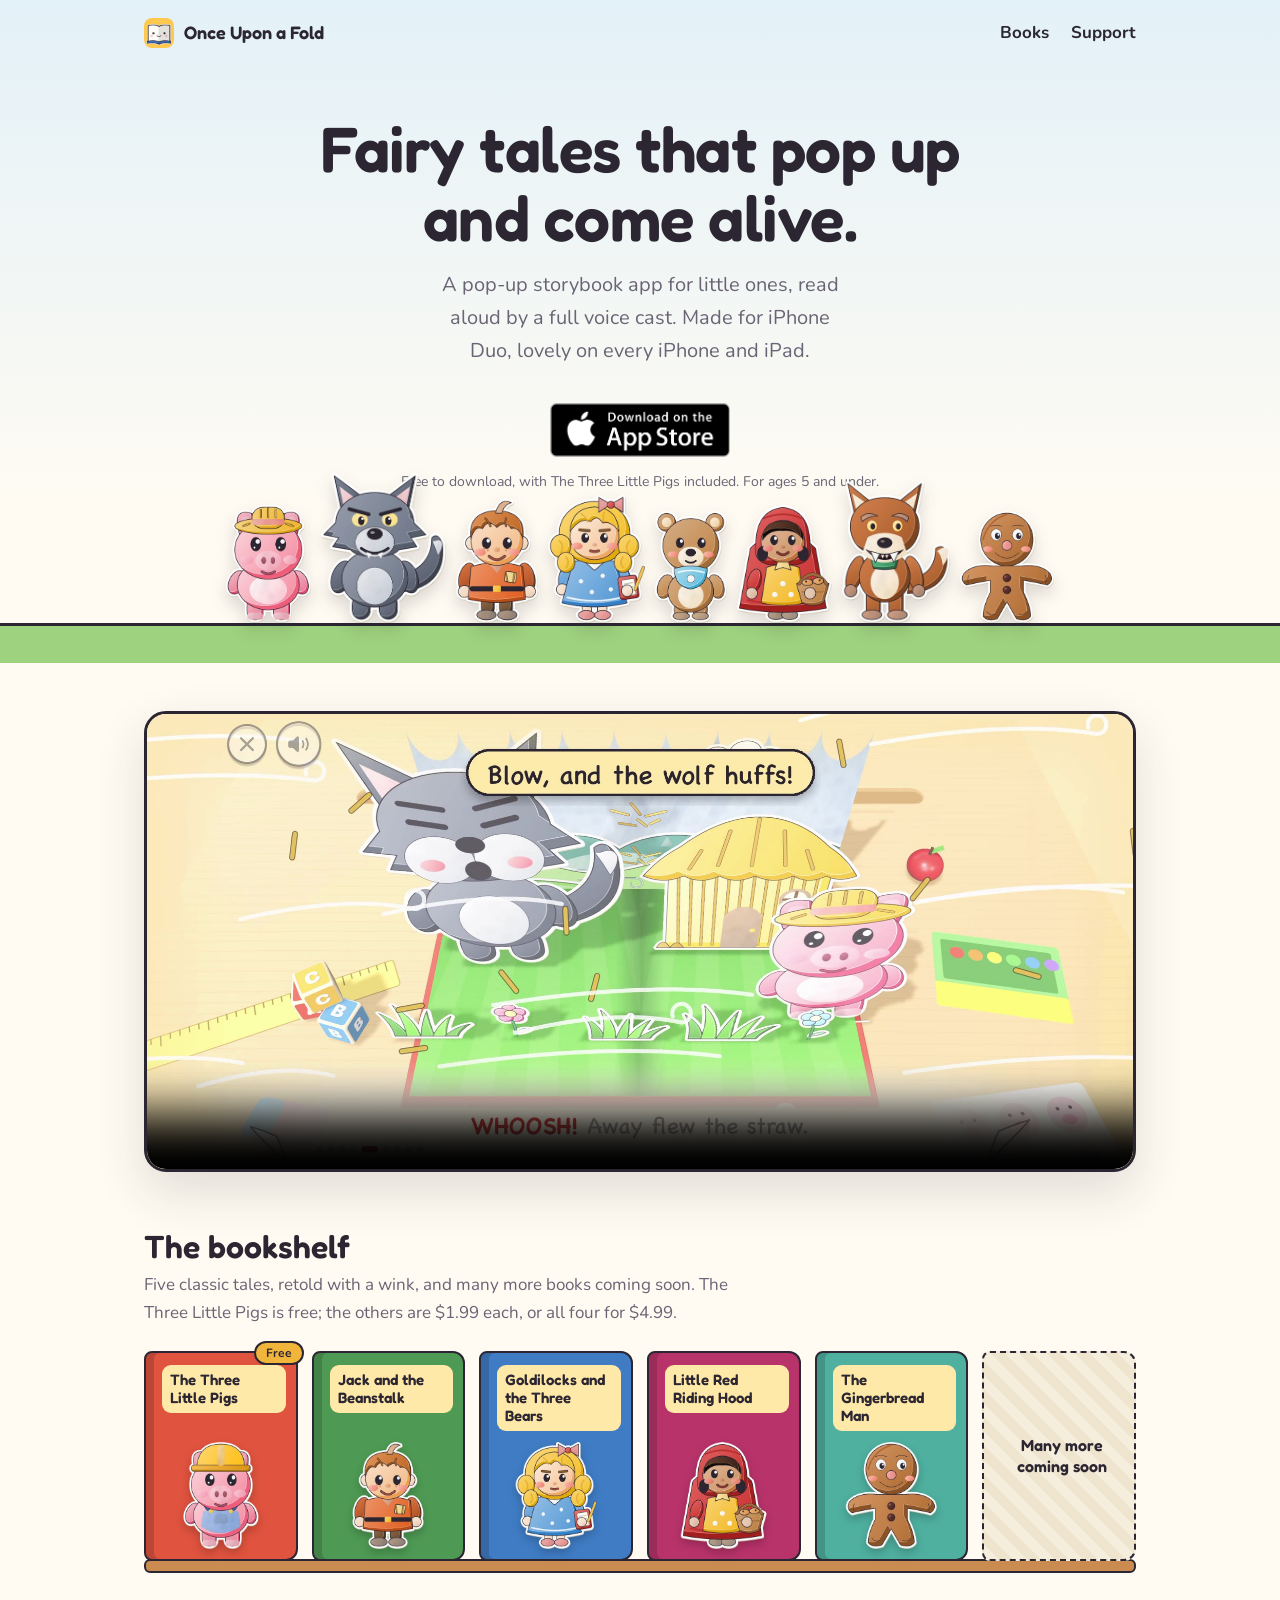
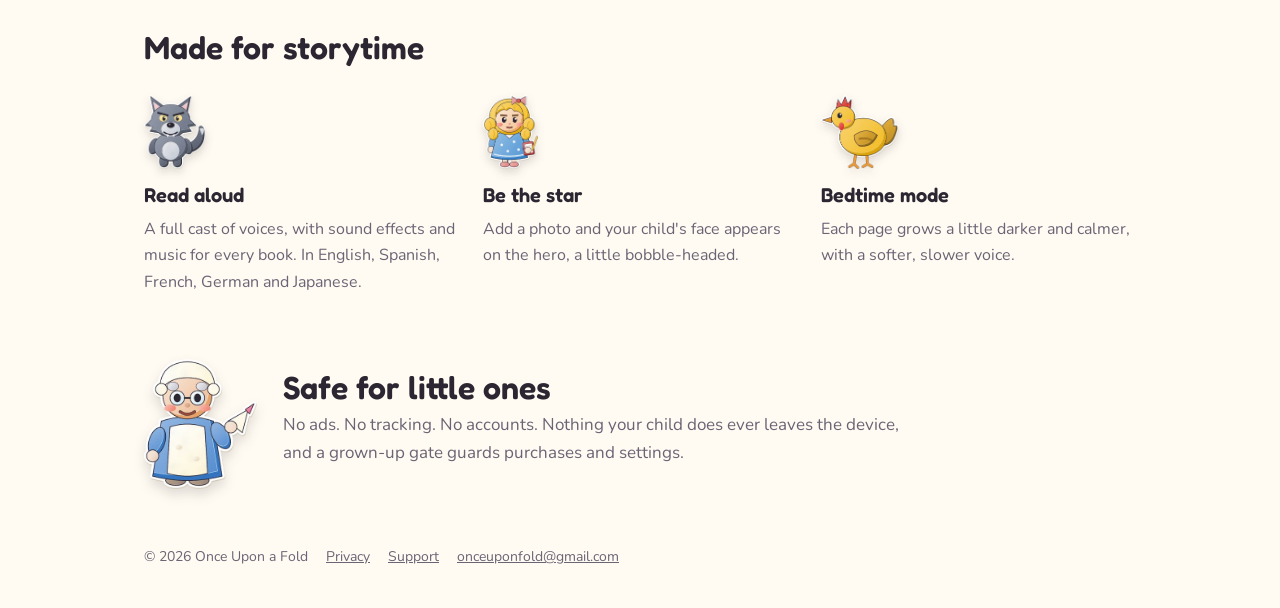
==== index.html @ aa735726 "Privacy and support pages in the new homepage style; email address assembled in the browser to keep " ====
<!doctype html>
<html lang="en">
<head>
<meta charset="utf-8">
<meta name="viewport" content="width=device-width, initial-scale=1, viewport-fit=cover">
<title>Once Upon a Fold</title>
<meta name="description" content="Pop-up fairy tales that come alive, read aloud by a full voice cast. Made for iPhone Duo, lovely on every iPhone and iPad.">
<meta property="og:title" content="Once Upon a Fold">
<meta property="og:description" content="Pop-up fairy tales that come alive, read aloud by a full voice cast.">
<meta property="og:image" content="https://onceuponafold.com/assets/preview-poster.jpg">
<link rel="icon" href="assets/favicon.png">
<link rel="apple-touch-icon" href="assets/icon.png">
<link rel="stylesheet" href="https://fonts.googleapis.com/css2?family=Fredoka:wght@500;600&family=Nunito:wght@400;700&display=swap">
<link rel="stylesheet" href="assets/site.css">
</head>
<body class="home">
<header>
  <nav aria-label="Site" class="wide">
    <a class="home-link" href="./"><img src="assets/icon.png" alt="Once Upon a Fold home"><span>Once Upon a Fold</span></a>
    <a href="#books">Books</a><a href="support.html">Support</a>
  </nav>
  <div class="hero">
    <h1>Fairy tales that pop up<br>and come alive.</h1>
    <p class="lead">A pop-up storybook app for little ones, read aloud by a full voice cast. Made for iPhone Duo, lovely on every iPhone and iPad.</p>
    <a class="badge" href="https://apps.apple.com/app/id6826041039" aria-label="Download on the App Store"><img src="assets/app-store-badge.png" alt="Download on the App Store" width="185" height="55"></a>
    <p class="small">Free to download, with The Three Little Pigs included. For ages 5 and under.</p>
  </div>
  <!-- The whole cast, standing along one ground line. -->
  <div class="cast" aria-hidden="true">
    <img src="assets/chars/pigStraw.webp" alt="" style="--h:118px">
    <img src="assets/chars/wolf.webp" alt="" style="--h:150px">
    <img src="assets/chars/jack.webp" alt="" style="--h:124px">
    <img src="assets/chars/goldilocks.webp" alt="" style="--h:128px">
    <img src="assets/chars/babyBear.webp" alt="" style="--h:112px">
    <img src="assets/chars/redHood.webp" alt="" style="--h:118px">
    <img src="assets/chars/wolfRed.webp" alt="" style="--h:142px">
    <img src="assets/chars/gingerSmile.webp" alt="" style="--h:112px">
  </div>
  <div class="ground" aria-hidden="true"></div>
</header>

<main class="wide">
  <section class="watch" aria-label="Watch Once Upon a Fold">
    <video controls playsinline preload="metadata" poster="assets/preview-poster.jpg">
      <source src="assets/preview-web.mp4" type="video/mp4">
    </video>
  </section>

  <section id="books" aria-labelledby="shelf">
    <h2 id="shelf">The bookshelf</h2>
    <p class="muted">Five classic tales, retold with a wink, and many more books coming soon. The Three Little Pigs is free; the others are $1.99 each, or all four for $4.99.</p>
    <div class="books">
      <article class="book" style="--cloth:#E0533F"><span class="tag">Free</span><h3>The Three Little Pigs</h3><img src="assets/chars/pigBricks.webp" alt="The third little pig in her hard hat"></article>
      <article class="book" style="--cloth:#4E9A54"><h3>Jack and the Beanstalk</h3><img src="assets/chars/jack.webp" alt="Jack"></article>
      <article class="book" style="--cloth:#3F7CC4"><h3>Goldilocks and the Three Bears</h3><img src="assets/chars/goldilocks.webp" alt="Goldilocks with her notebook"></article>
      <article class="book" style="--cloth:#B8336A"><h3>Little Red Riding Hood</h3><img src="assets/chars/redHood.webp" alt="Little Red Riding Hood with her basket"></article>
      <article class="book" style="--cloth:#4FB0A0"><h3>The Gingerbread Man</h3><img src="assets/chars/gingerSmile.webp" alt="The Gingerbread Man, smiling"></article>
      <article class="book soon"><p>Many more<br>coming soon</p></article>
    </div>
    <div class="plank" aria-hidden="true"></div>
  </section>

  <section aria-labelledby="more" class="features">
    <h2 id="more">Made for storytime</h2>
    <div class="trio">
      <div><img src="assets/chars/wolf.webp" alt="" class="mini"><h3>Read aloud</h3><p>A full cast of voices, with sound effects and music for every book. In English, Spanish, French, German and Japanese.</p></div>
      <div><img src="assets/chars/goldilocks.webp" alt="" class="mini"><h3>Be the star</h3><p>Add a photo and your child's face appears on the hero, a little bobble-headed.</p></div>
      <div><img src="assets/chars/hen.webp" alt="" class="mini"><h3>Bedtime mode</h3><p>Each page grows a little darker and calmer, with a softer, slower voice.</p></div>
    </div>
  </section>

  <section aria-labelledby="safe" class="safe">
    <img src="assets/chars/bakerGran.webp" alt="" class="gran">
    <div>
      <h2 id="safe">Safe for little ones</h2>
      <p class="muted">No ads. No tracking. No accounts. Nothing your child does ever leaves the device, and a grown-up gate guards purchases and settings.</p>
    </div>
  </section>
</main>

<footer class="wide">
  <span>© 2026 Once Upon a Fold</span>
  <a href="privacy.html">Privacy</a>
  <a href="support.html">Support</a>
  <a data-mail href="support.html">email us</a>
</footer>
<script>
var h = location.hash.slice(1);
if (h === 'privacy' || h === 'support') location.replace(h + '.html');
</script>
<script>
document.querySelectorAll('[data-mail]').forEach(function (el) {
  var a = ['onceuponfold', 'gmail.com'].join('@');
  el.textContent = a;
  if (el.tagName === 'A') el.href = 'mailto:' + a;
});
</script>
</body>
</html>
---- assets/site.css ----
/* Layout: the app's meadow title art as a full-width header, then one quiet text column. */
:root {
  --bg: #FFFDF7; --ink: #2B2631; --muted: #6A6475; --red: #C8432F; --line: #ECE5D6; --leaf: #4E9F3D;
  --display: "Fredoka", "Avenir Next Rounded", system-ui, sans-serif;
  --body: "Nunito", "Avenir Next", system-ui, -apple-system, sans-serif;
}
@media (prefers-color-scheme: dark) {
  :root:not([data-theme="light"]) { --bg: #16192A; --ink: #F3EEDF; --muted: #A9A4B8; --red: #FF8A78; --line: #2A2F47; --leaf: #7FCB6B; color-scheme: dark; }
}
:root[data-theme="dark"] { --bg: #16192A; --ink: #F3EEDF; --muted: #A9A4B8; --red: #FF8A78; --line: #2A2F47; --leaf: #7FCB6B; color-scheme: dark; }
* { box-sizing: border-box; }
html, body { margin: 0; }
body { background: var(--bg); color: var(--ink); font-family: var(--body); font-size: 17px; line-height: 1.65; }
img { max-width: 100%; }
.hero { display: block; width: 100%; height: max(240px, calc(100vw * 700 / 2440)); object-fit: cover; object-position: 50% 0; }
.hero.short { height: max(150px, calc(100vw * 380 / 2440)); object-position: 50% 30%; }
.col { max-width: 640px; margin: 0 auto; padding-left: max(20px, env(safe-area-inset-left, 0px)); padding-right: max(20px, env(safe-area-inset-right, 0px)); }
nav { display: flex; align-items: center; gap: 22px; padding-block: 18px; border-bottom: 1px solid var(--line); }
nav .home { white-space: nowrap; display: flex; align-items: center; gap: 10px; margin-right: auto; font-family: var(--display); font-weight: 600; font-size: 18px; }
nav .home img { width: 30px; height: 30px; border-radius: 8px; }
nav a { color: var(--ink); text-decoration: none; font-weight: 700; }
@media (max-width: 420px) { nav .home span { display: none; } }
nav a:hover, nav a[aria-current] { color: var(--red); }
a:focus-visible, button:focus-visible { outline: 2px solid var(--red); outline-offset: 3px; border-radius: 4px; }
a { color: var(--red); }
section { padding-block: 40px 8px; }
h1 { font-family: var(--display); font-weight: 600; font-size: clamp(36px, 7vw, 52px); line-height: 1.08; margin: 0 0 14px; text-wrap: balance; }
h2 { font-family: var(--display); font-weight: 600; font-size: 30px; line-height: 1.2; margin: 0 0 4px; }
.date { color: var(--muted); font-size: 14px; margin: 0 0 24px; }
h3 { font-size: 17px; font-weight: 700; margin: 28px 0 4px; }
p { margin: 0 0 12px; }
ul { margin: 0 0 12px; padding-left: 1.1em; }
li { margin-bottom: 6px; }
.lead { font-size: 20px; color: var(--muted); max-width: 30ch; }
.badge { display: inline-block; margin: 14px 0 6px; line-height: 0; }
.badge img { height: 54px; width: auto; }
.small { font-size: 14px; color: var(--muted); }
.trio { display: grid; grid-template-columns: repeat(3, minmax(0, 1fr)); gap: 24px; padding-block: 36px 8px; border-top: 1px solid var(--line); margin-top: 32px; }
.trio h3 { margin: 0 0 4px; font-family: var(--display); font-weight: 600; font-size: 20px; }
.trio p { color: var(--muted); font-size: 16px; margin: 0; }
@media (max-width: 600px) { .trio { grid-template-columns: 1fr; gap: 18px; } }
.mail { display: flex; flex-wrap: wrap; align-items: baseline; gap: 6px 14px; margin: 16px 0 8px; }
.mail strong { font-size: 20px; color: var(--red); user-select: all; word-break: break-all; }
.mail button { font: 700 14px var(--body); color: var(--muted); background: none; border: 0; padding: 0; cursor: pointer; text-decoration: underline; }
dl { margin: 0; }
dt { font-weight: 700; margin-top: 22px; }
dd { margin: 4px 0 0; color: var(--muted); }
footer { padding-block: 48px 40px; color: var(--muted); font-size: 14px; display: flex; flex-wrap: wrap; gap: 6px 18px; }
footer a { color: var(--muted); }

/* ---- Home page (Nov 2026): calm and centred, the whole cast on one ground line ---- */
.home { background: #FFFBF2; }
.wide { max-width: 1040px; margin: 0 auto; padding-left: max(24px, env(safe-area-inset-left, 0px)); padding-right: max(24px, env(safe-area-inset-right, 0px)); }
.home nav { border-bottom: 0; }
.home-link { white-space: nowrap; display: flex; align-items: center; gap: 10px; margin-right: auto; font-family: var(--display); font-weight: 600; font-size: 18px; color: var(--ink) !important; }
.home-link img { width: 30px; height: 30px; border-radius: 8px; }
@media (max-width: 420px) { .home-link span { display: none; } }
.home header { background: linear-gradient(#E3F1F8, #FFFBF2 78%); overflow: hidden; }
.hero { text-align: center; padding: 48px 24px 0; }
.hero h1 { font-size: clamp(38px, 6vw, 64px); letter-spacing: -.5px; margin: 0 0 16px; }
.hero .lead { margin: 0 auto 22px; max-width: 34ch; }
.hero .small { margin-top: 4px; }
.cast { display: flex; justify-content: center; align-items: flex-end; gap: clamp(0px, 1vw, 10px); margin-top: 40px; padding: 0 12px; }
.cast img { height: var(--h); width: auto; filter: drop-shadow(0 8px 8px rgba(43, 38, 49, .16)); animation: bob 5s ease-in-out infinite; }
.cast img:nth-child(even) { animation-delay: 1.3s; }
.cast img:nth-child(3n) { animation-delay: 2.4s; }
@keyframes bob { 0%, 100% { transform: translateY(0); } 50% { transform: translateY(-6px); } }
@media (max-width: 760px) { .cast img { height: calc(var(--h) * .58); } }
.ground { height: 40px; background: #9ED27E; border-top: 3px solid var(--ink); }
@media (prefers-reduced-motion: reduce) { .cast img, .book { animation: none !important; transition: none !important; } }
@media (prefers-color-scheme: dark) { :root:not([data-theme="light"]) .home, :root:not([data-theme="light"]) .home header { background: var(--bg); } }

.home main section { padding-block: 56px 0; }
.home h2 { font-size: 32px; }
.muted { color: var(--muted); max-width: 62ch; }
.watch { padding-top: 48px !important; }
.watch video { display: block; width: 100%; height: auto; border-radius: 22px; border: 3px solid var(--ink); background: #FFF3DC; box-shadow: 0 20px 50px rgba(43, 38, 49, .14); }

.books { display: grid; grid-template-columns: repeat(6, minmax(0, 1fr)); gap: 14px; align-items: end; margin-top: 24px; }
.book { position: relative; background: var(--cloth); border: 2.5px solid #2B2631; border-radius: 8px 12px 12px 8px; min-height: 210px; padding: 12px 10px 12px 16px; box-shadow: inset 8px 0 0 rgba(0, 0, 0, .16); transition: transform .3s cubic-bezier(.3, 1.6, .5, 1); }
.book:hover { transform: translateY(-8px) rotate(-1.5deg); }
.book h3 { font-family: var(--display); font-weight: 600; font-size: 15px; line-height: 1.2; margin: 0; background: #FFE9A8; color: #2B2631; border-radius: 9px; padding: 6px 8px; }
.book img { position: absolute; bottom: 10px; left: 50%; transform: translateX(-50%); height: 52%; width: auto; filter: drop-shadow(0 4px 4px rgba(0, 0, 0, .2)); }
.book .tag { position: absolute; top: -12px; right: -8px; z-index: 1; background: #F2B53C; color: #2B2631; border: 2px solid #2B2631; border-radius: 999px; font: 700 12px var(--body); padding: 2px 10px; }
.book.soon { background: repeating-linear-gradient(45deg, #F6EEDD, #F6EEDD 10px, #EFE4CE 10px, #EFE4CE 20px); border-style: dashed; display: flex; align-items: center; justify-content: center; text-align: center; box-shadow: none; }
.book.soon p { font: 600 16px/1.3 var(--display); color: #2B2631; margin: 0; }
.plank { height: 14px; background: #C98B4F; border: 2.5px solid #2B2631; border-radius: 6px; margin-top: -2px; }
@media (max-width: 760px) { .books { grid-template-columns: repeat(3, minmax(0, 1fr)); gap: 22px 12px; } .plank { display: none; } }

.features .trio { border-top: 0; margin-top: 8px; padding-top: 20px; }
.features .mini { height: 74px; width: auto; display: block; margin-bottom: 10px; filter: drop-shadow(0 4px 4px rgba(43, 38, 49, .15)); }
.safe { display: flex; align-items: center; gap: 26px; padding-bottom: 12px; }
.safe .gran { height: 130px; width: auto; flex: none; filter: drop-shadow(0 6px 6px rgba(43, 38, 49, .15)); }
@media (max-width: 600px) { .safe { flex-direction: column; align-items: flex-start; } }
.home footer { padding-block: 56px 40px; }

/* Privacy and support pages: the homepage's look, a smaller header */
.page-head { background: linear-gradient(#E3F1F8, #FFFBF2 85%); }
.page-head nav a[aria-current] { color: var(--red); }
.mini-cast { display: flex; justify-content: center; align-items: flex-end; gap: 6px; padding-top: 10px; }
.mini-cast img { height: 92px; width: auto; filter: drop-shadow(0 6px 6px rgba(43, 38, 49, .16)); animation: bob 5s ease-in-out infinite; }
.mini-cast img:nth-child(2) { animation-delay: 1.4s; }
.ground.thin { height: 18px; }
.page { max-width: 760px; padding-top: 40px; }
.page h2 { font-size: 36px; }
.page h3 { font-family: var(--display); font-weight: 600; font-size: 20px; margin-top: 30px; }
.page p, .page li, .page dd { color: var(--muted); }
.page dt { font-family: var(--display); font-weight: 600; font-size: 18px; color: var(--ink); }
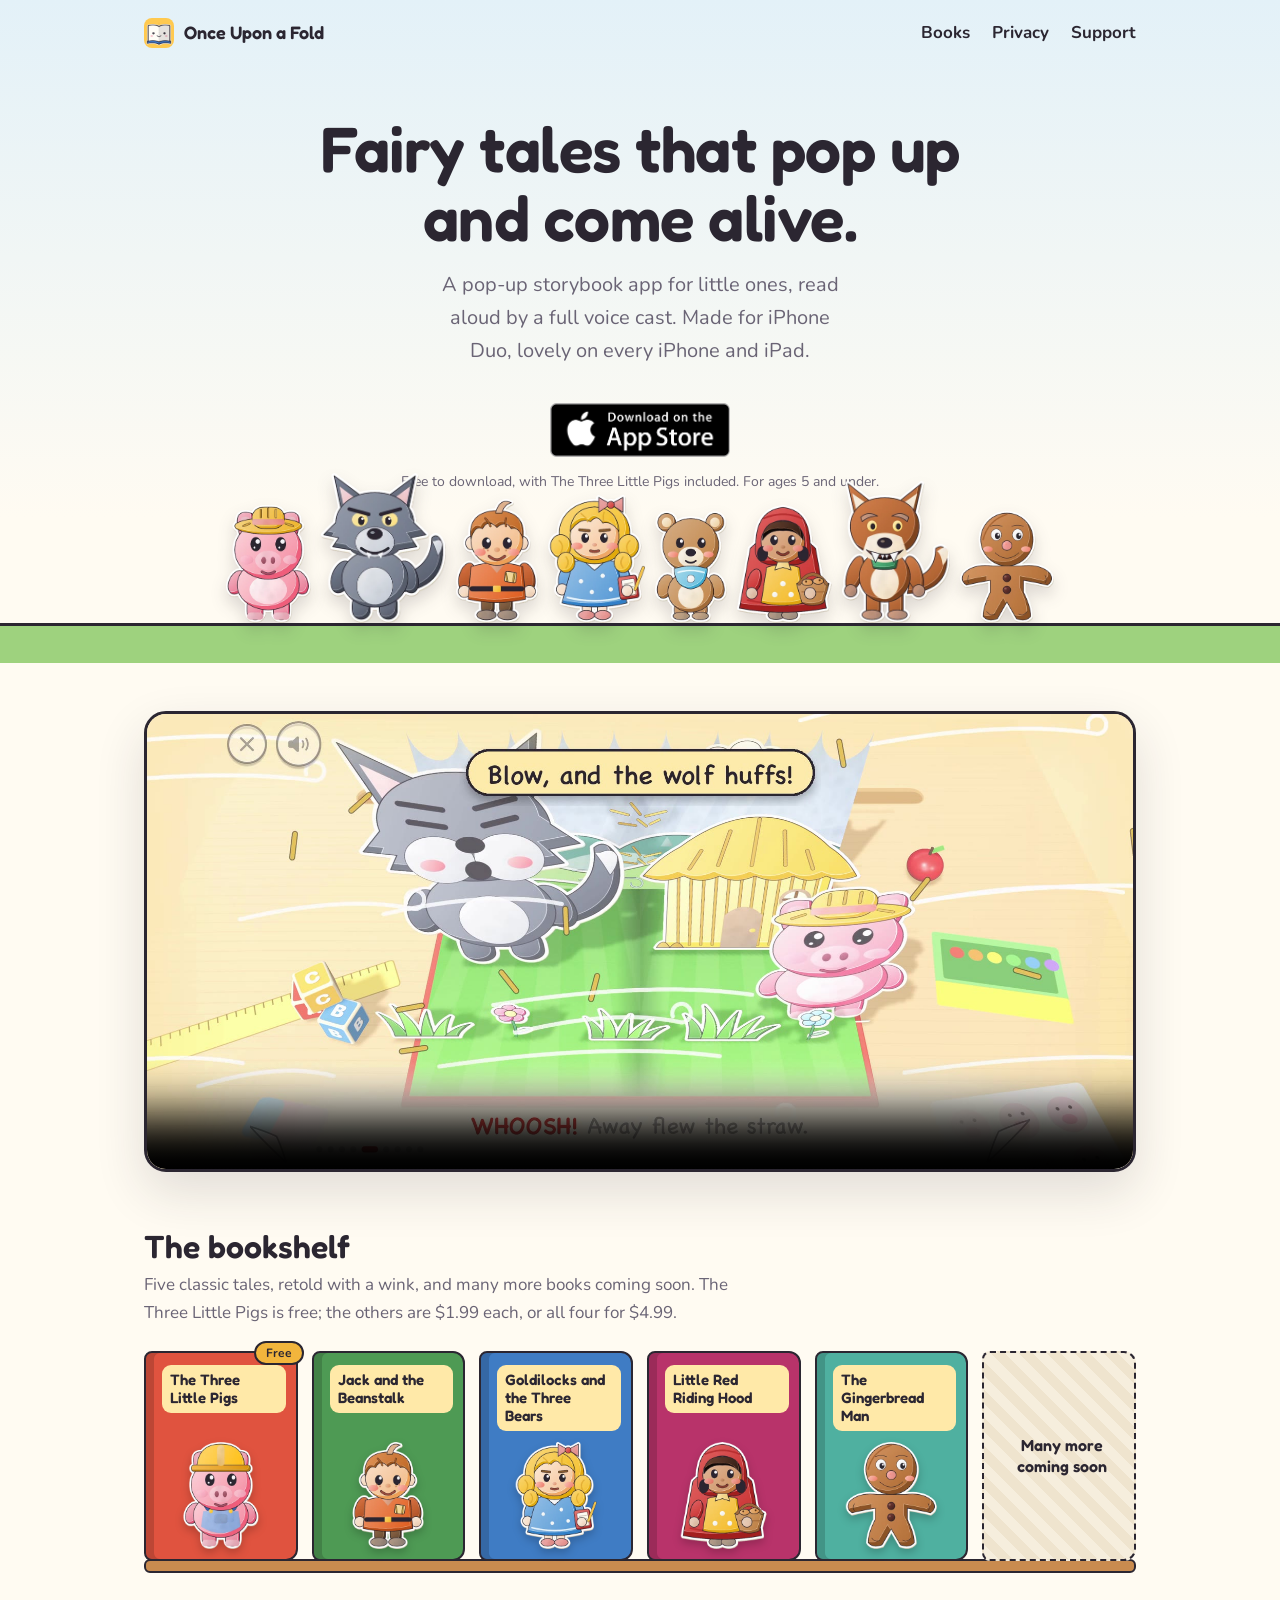
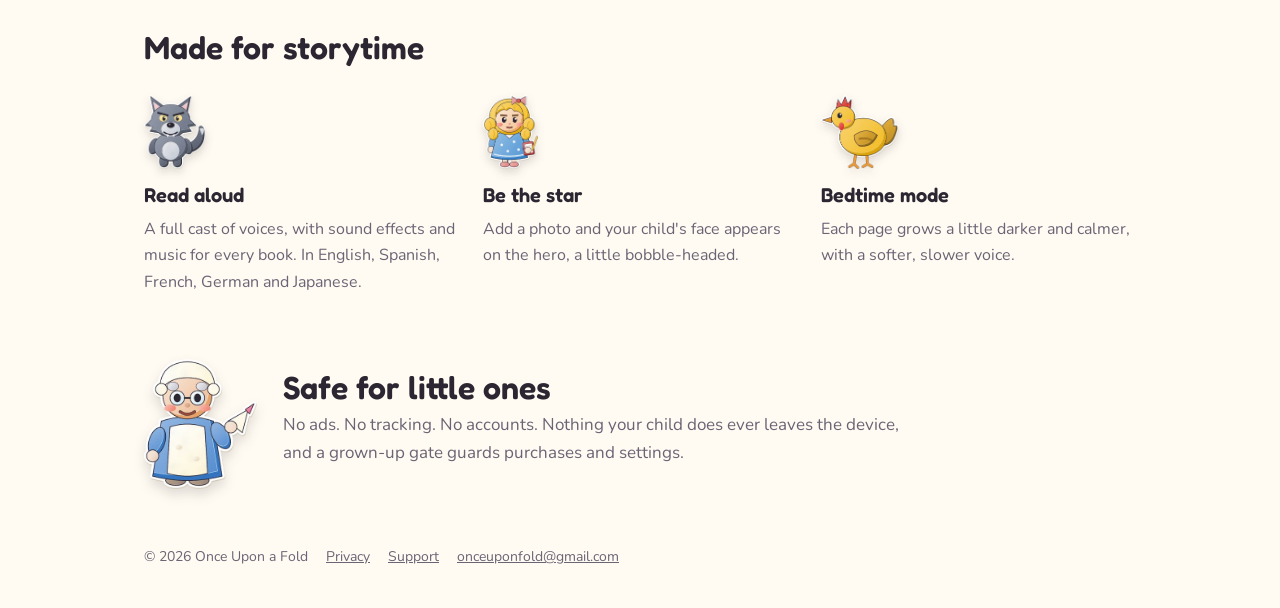
==== commit 1fd034bc: "Same menu on every page (Books, Privacy, Support) Co-Authored-By: Claude Opus 5.5 <noreply@anthropic" ====
--- a/index.html
+++ b/index.html
@@ -17,7 +17,7 @@
 <header>
   <nav aria-label="Site" class="wide">
     <a class="home-link" href="./"><img src="assets/icon.png" alt="Once Upon a Fold home"><span>Once Upon a Fold</span></a>
-    <a href="#books">Books</a><a href="support.html">Support</a>
+    <a href="#books">Books</a><a href="privacy.html">Privacy</a><a href="support.html">Support</a>
   </nav>
   <div class="hero">
     <h1>Fairy tales that pop up<br>and come alive.</h1>
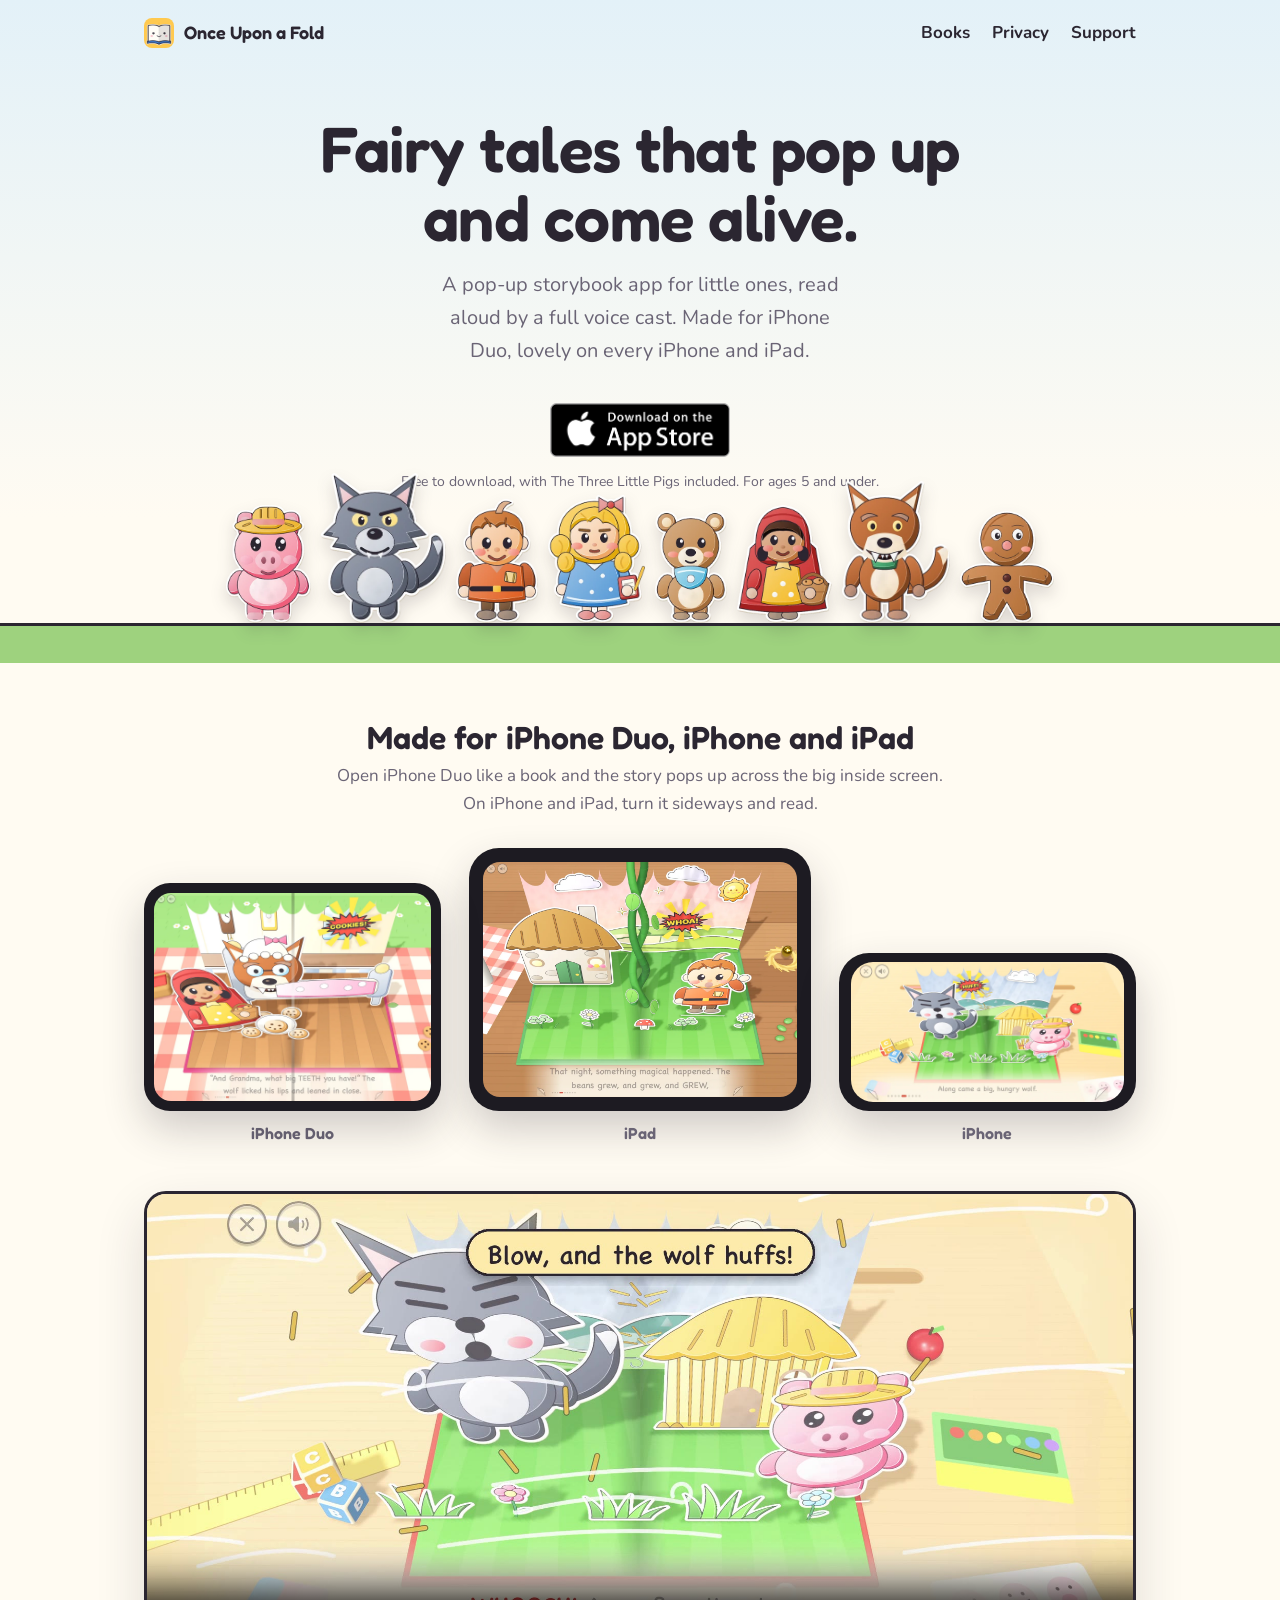
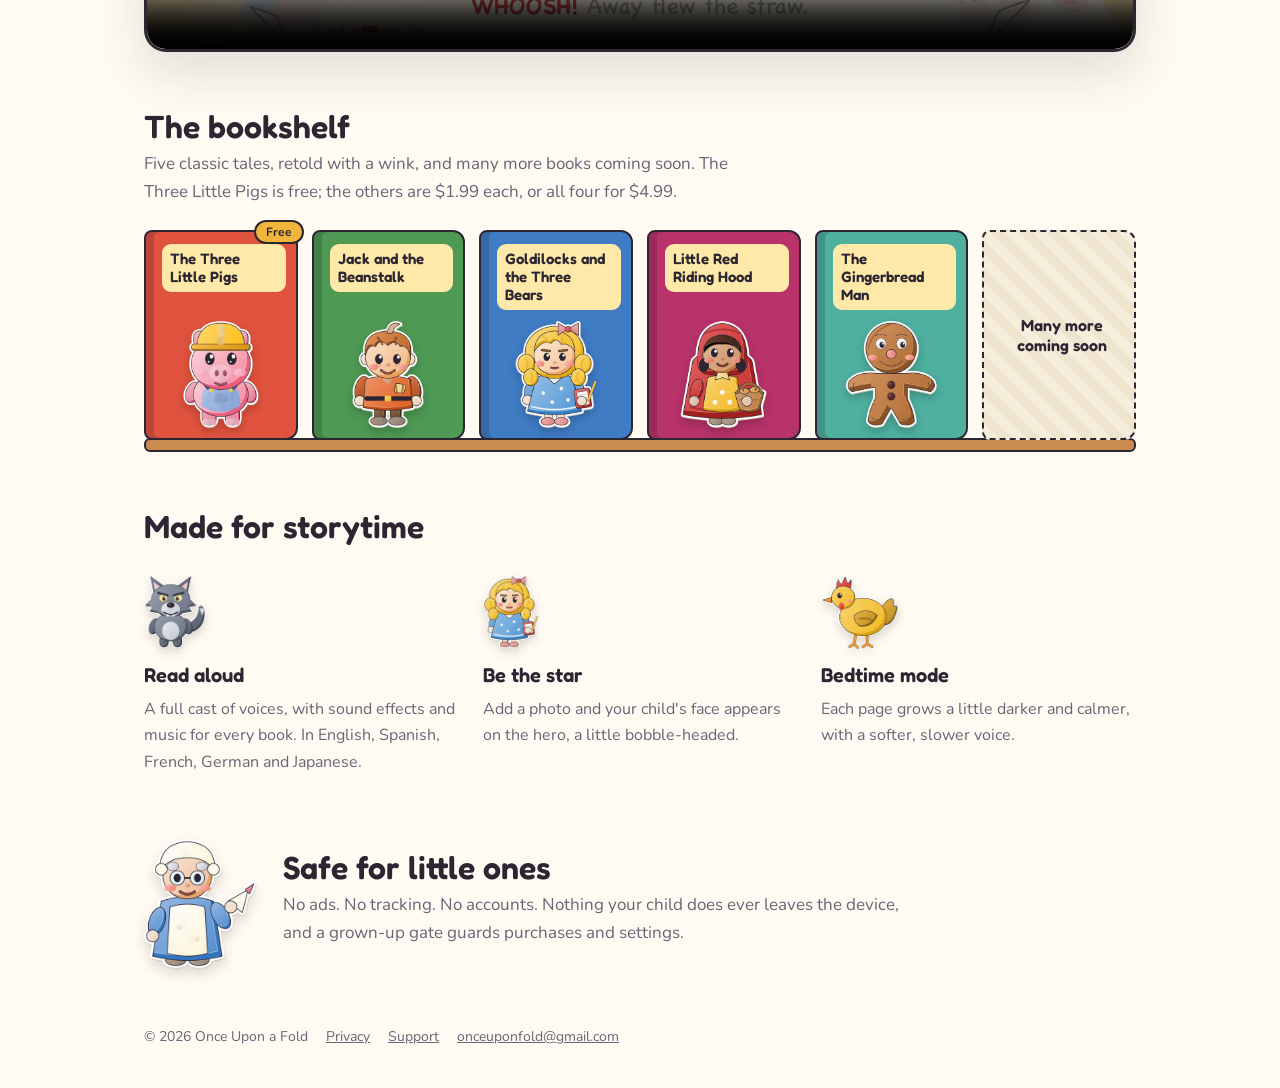
==== commit 37ec296a: "Homepage: the app shown on iPhone Duo, iPad and iPhone Co-Authored-By: Claude Opus 5.5 <noreply@anth" ====
--- a/index.html
+++ b/index.html
@@ -40,6 +40,26 @@
 </header>
 
 <main class="wide">
+  <!-- The app on every device it's made for. -->
+  <section class="devices" aria-labelledby="devices">
+    <h2 id="devices">Made for iPhone Duo, iPhone and iPad</h2>
+    <p class="muted">Open iPhone Duo like a book and the story pops up across the big inside screen. On iPhone and iPad, turn it sideways and read.</p>
+    <div class="device-row">
+      <figure class="device duo">
+        <div class="screen"><img src="assets/shot-duo.webp" alt="Little Red Riding Hood on iPhone Duo: the wolf in Grandma's bed, with a pile of cookies" loading="lazy"></div>
+        <figcaption>iPhone Duo</figcaption>
+      </figure>
+      <figure class="device ipad">
+        <div class="screen"><img src="assets/shot-ipad.webp" alt="Jack and the Beanstalk on iPad: the beanstalk shoots up into the clouds" loading="lazy"></div>
+        <figcaption>iPad</figcaption>
+      </figure>
+      <figure class="device iphone">
+        <div class="screen"><img src="assets/shot-iphone.webp" alt="The Three Little Pigs on iPhone: the wolf huffs and the straw flies" loading="lazy"></div>
+        <figcaption>iPhone</figcaption>
+      </figure>
+    </div>
+  </section>
+
   <section class="watch" aria-label="Watch Once Upon a Fold">
     <video controls playsinline preload="metadata" poster="assets/preview-poster.jpg">
       <source src="assets/preview-web.mp4" type="video/mp4">
--- a/assets/site.css
+++ b/assets/site.css
@@ -106,3 +106,18 @@
 .page h3 { font-family: var(--display); font-weight: 600; font-size: 20px; margin-top: 30px; }
 .page p, .page li, .page dd { color: var(--muted); }
 .page dt { font-family: var(--display); font-weight: 600; font-size: 18px; color: var(--ink); }
+
+/* The app inside the devices it's made for */
+.devices h2, .devices > p { text-align: center; margin-left: auto; margin-right: auto; }
+.device-row { display: grid; grid-template-columns: 1fr 1.15fr 1fr; gap: 28px; align-items: end; margin-top: 30px; }
+.device { margin: 0; text-align: center; }
+.device figcaption { font: 600 16px var(--display); color: var(--muted); margin-top: 12px; }
+.device .screen { background: #1d1b22; padding: 10px; border-radius: 26px; box-shadow: 0 18px 40px rgba(43, 38, 49, .22); }
+.device .screen img { display: block; width: 100%; height: auto; border-radius: 17px; }
+.device.ipad .screen { padding: 14px; border-radius: 30px; }
+.device.iphone .screen { border-radius: 30px; padding: 9px 12px; }
+.device.iphone .screen img { border-radius: 22px; }
+/* iPhone Duo: an open book of a phone, with its hinge down the middle */
+.device.duo .screen { position: relative; }
+.device.duo .screen::after { content: ""; position: absolute; top: 10px; bottom: 10px; left: 50%; width: 3px; transform: translateX(-50%); background: linear-gradient(rgba(0,0,0,.25), rgba(255,255,255,.35), rgba(0,0,0,.25)); }
+@media (max-width: 760px) { .device-row { grid-template-columns: 1fr; gap: 26px; } }
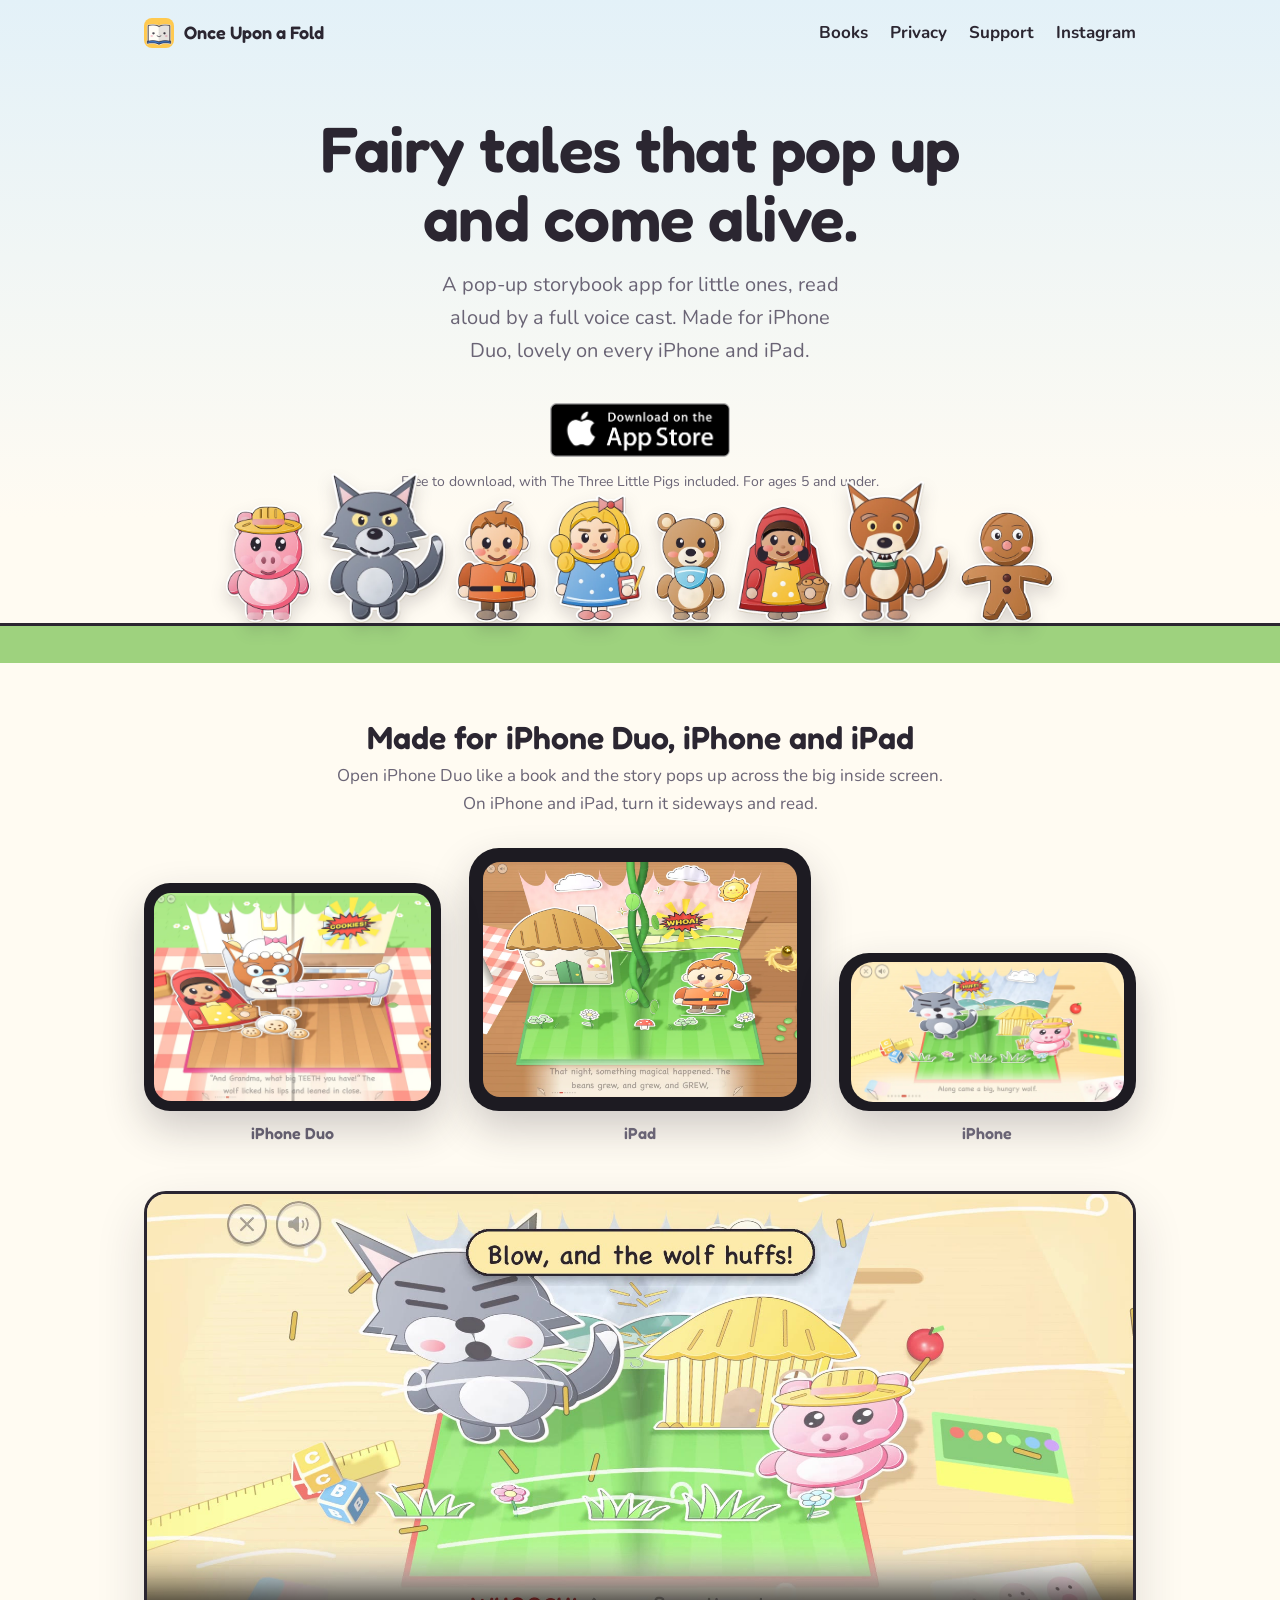
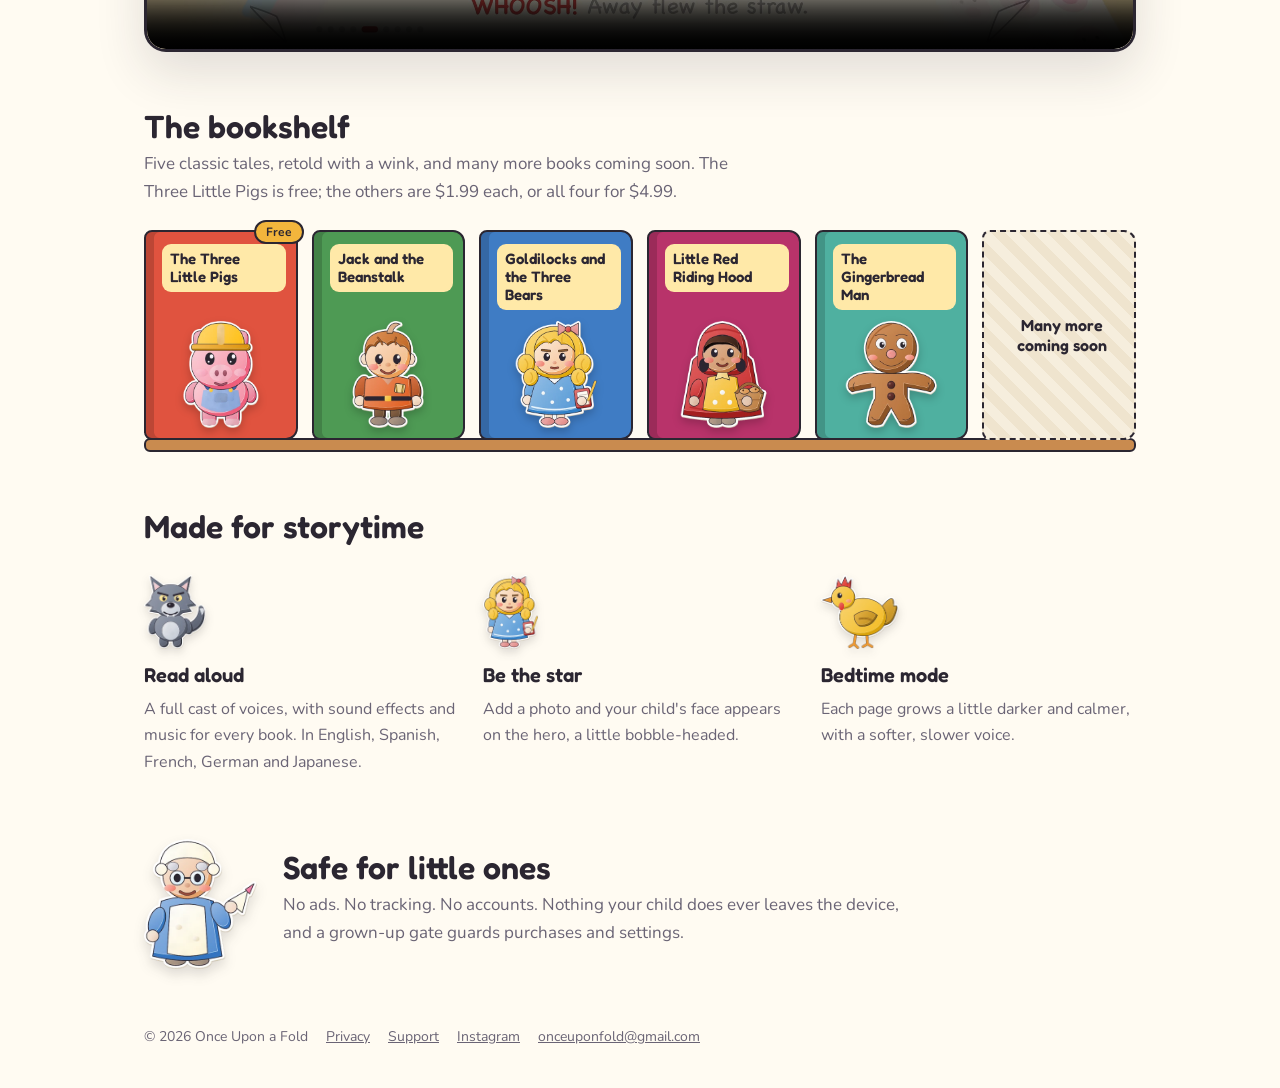
==== commit e688b132: "Instagram link in the menu and footer of every page Co-Authored-By: Claude Opus 5.5 <noreply@anthrop" ====
--- a/index.html
+++ b/index.html
@@ -17,7 +17,7 @@
 <header>
   <nav aria-label="Site" class="wide">
     <a class="home-link" href="./"><img src="assets/icon.png" alt="Once Upon a Fold home"><span>Once Upon a Fold</span></a>
-    <a href="#books">Books</a><a href="privacy.html">Privacy</a><a href="support.html">Support</a>
+    <a href="#books">Books</a><a href="privacy.html">Privacy</a><a href="support.html">Support</a><a href="https://www.instagram.com/onceuponafold" rel="noopener">Instagram</a>
   </nav>
   <div class="hero">
     <h1>Fairy tales that pop up<br>and come alive.</h1>
@@ -102,6 +102,7 @@
   <span>© 2026 Once Upon a Fold</span>
   <a href="privacy.html">Privacy</a>
   <a href="support.html">Support</a>
+  <a href="https://www.instagram.com/onceuponafold" rel="noopener">Instagram</a>
   <a data-mail href="support.html">email us</a>
 </footer>
 <script>
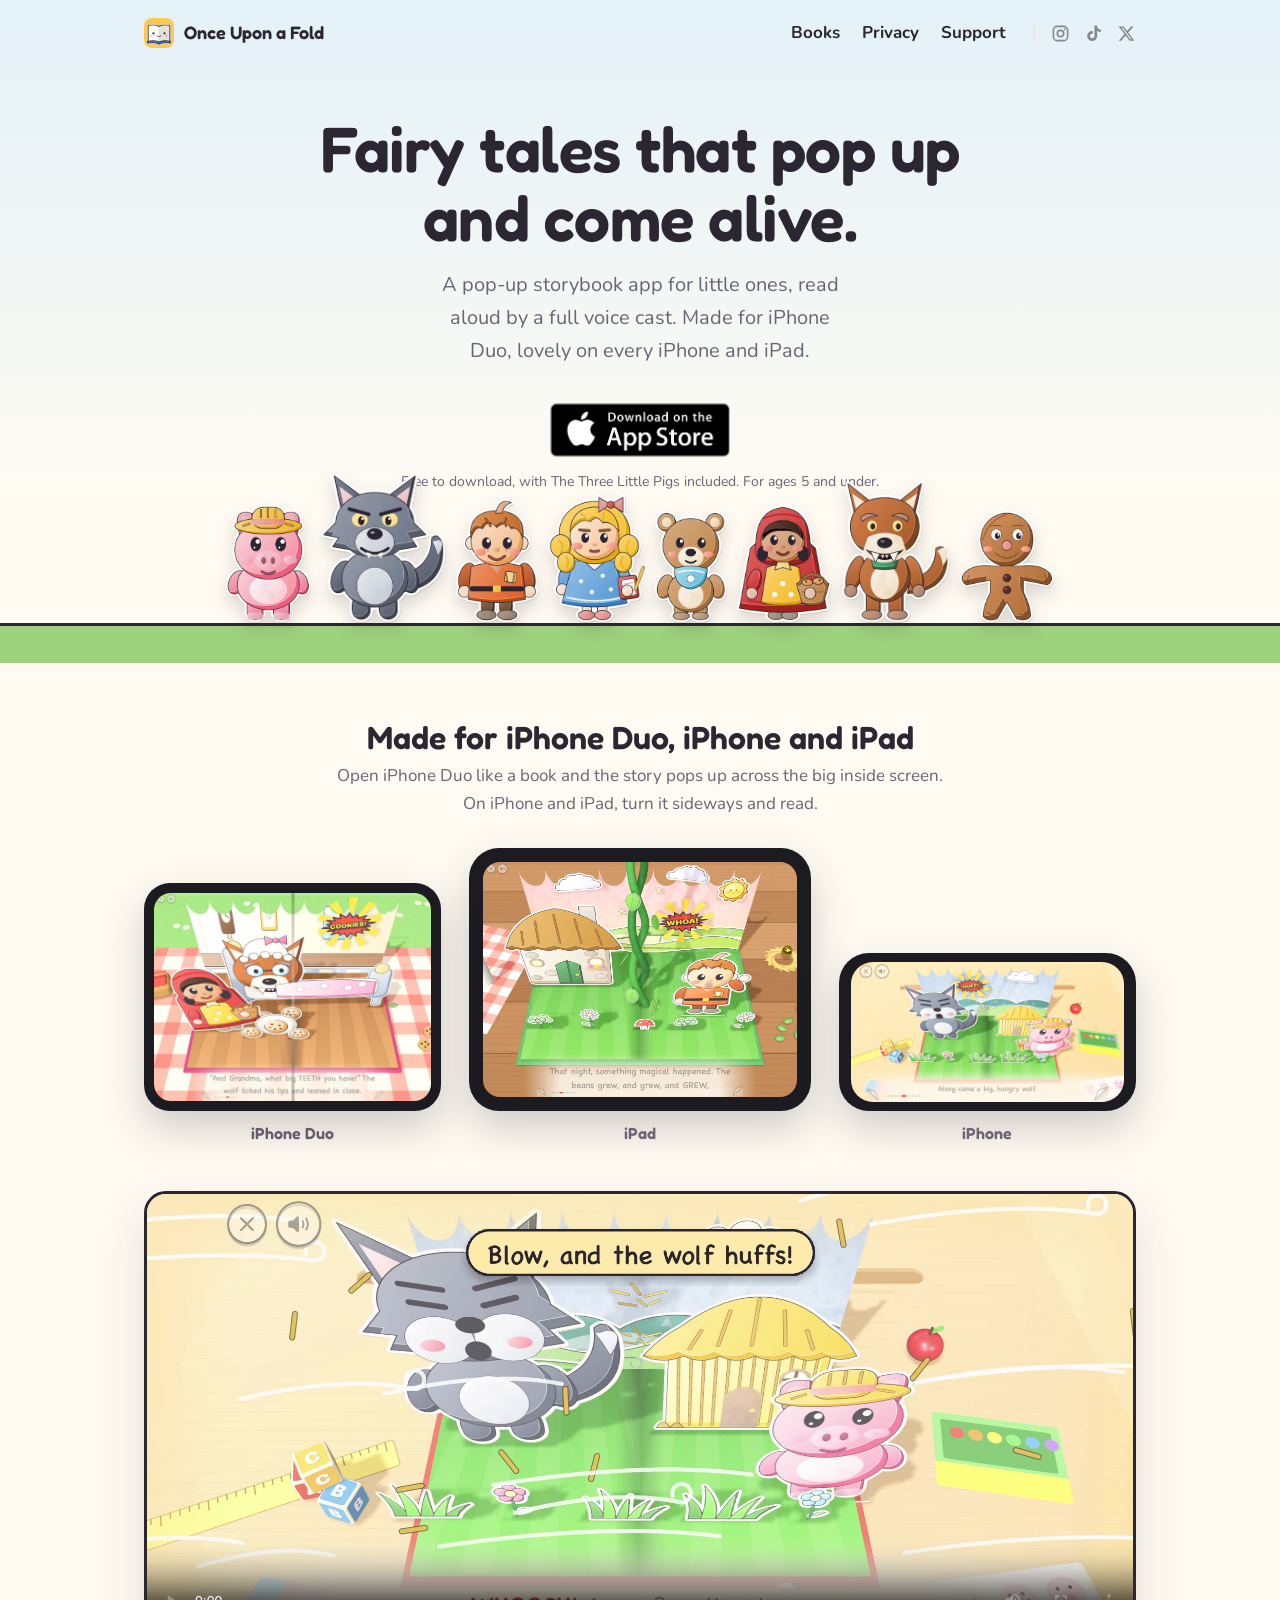
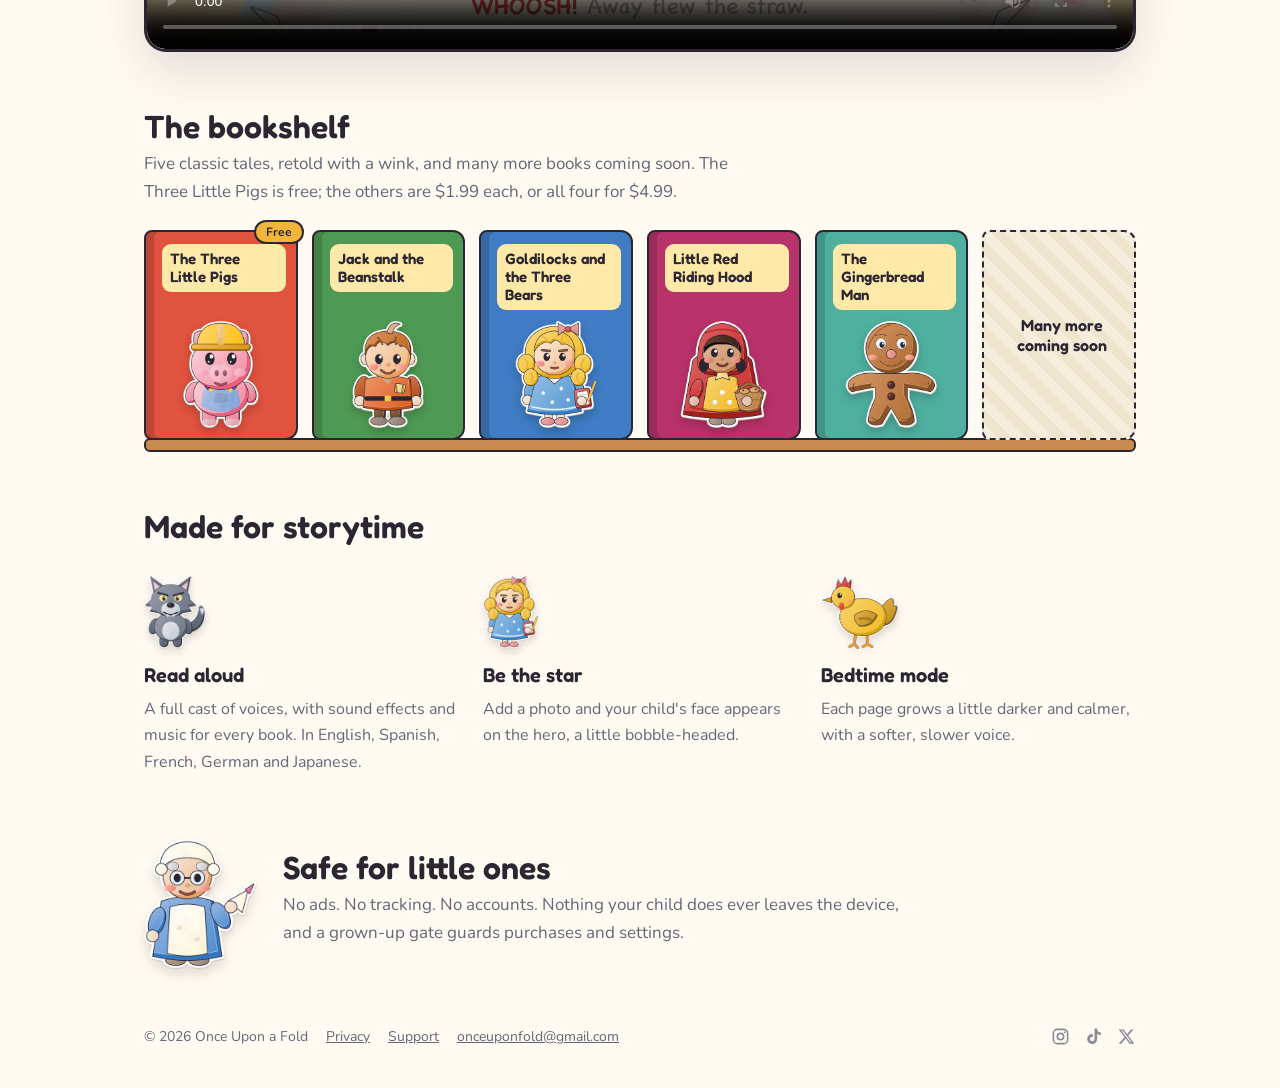
==== commit 529ea2c8: "Subtle Instagram, TikTok and X icons in the menu and footer Co-Authored-By: Claude Opus 5.5 <noreply" ====
--- a/index.html
+++ b/index.html
@@ -17,7 +17,7 @@
 <header>
   <nav aria-label="Site" class="wide">
     <a class="home-link" href="./"><img src="assets/icon.png" alt="Once Upon a Fold home"><span>Once Upon a Fold</span></a>
-    <a href="#books">Books</a><a href="privacy.html">Privacy</a><a href="support.html">Support</a><a href="https://www.instagram.com/onceuponafold" rel="noopener">Instagram</a>
+    <a href="#books">Books</a><a href="privacy.html">Privacy</a><a href="support.html">Support</a><span class="social"><a href="https://www.instagram.com/onceuponafold" rel="noopener" aria-label="Instagram"><svg viewBox="0 0 24 24" aria-hidden="true"><rect x="3" y="3" width="18" height="18" rx="5" fill="none" stroke="currentColor" stroke-width="2"/><circle cx="12" cy="12" r="4" fill="none" stroke="currentColor" stroke-width="2"/><circle cx="17.3" cy="6.7" r="1.2" fill="currentColor"/></svg></a><a href="https://www.tiktok.com/@onceuponafold.com" rel="noopener" aria-label="TikTok"><svg viewBox="0 0 24 24" aria-hidden="true"><path fill="currentColor" d="M16.6 2h-3.3v13.2a2.9 2.9 0 1 1-2.9-2.9c.3 0 .6 0 .9.1V9a6.3 6.3 0 1 0 5.3 6.2V8.6a8 8 0 0 0 4.7 1.5V6.8a4.7 4.7 0 0 1-4.7-4.8Z"/></svg></a><a href="https://x.com/OnceUponaFold" rel="noopener" aria-label="X"><svg viewBox="0 0 24 24" aria-hidden="true"><path fill="currentColor" d="M17.8 3h3.1l-6.8 7.8L22 21h-6.2l-4.9-6.4L5.3 21H2.2l7.3-8.3L2 3h6.4l4.4 5.8L17.8 3Zm-1.1 16.2h1.7L7.4 4.7H5.6l11.1 14.5Z"/></svg></a></span>
   </nav>
   <div class="hero">
     <h1>Fairy tales that pop up<br>and come alive.</h1>
@@ -102,8 +102,8 @@
   <span>© 2026 Once Upon a Fold</span>
   <a href="privacy.html">Privacy</a>
   <a href="support.html">Support</a>
-  <a href="https://www.instagram.com/onceuponafold" rel="noopener">Instagram</a>
   <a data-mail href="support.html">email us</a>
+  <span class="social"><a href="https://www.instagram.com/onceuponafold" rel="noopener" aria-label="Instagram"><svg viewBox="0 0 24 24" aria-hidden="true"><rect x="3" y="3" width="18" height="18" rx="5" fill="none" stroke="currentColor" stroke-width="2"/><circle cx="12" cy="12" r="4" fill="none" stroke="currentColor" stroke-width="2"/><circle cx="17.3" cy="6.7" r="1.2" fill="currentColor"/></svg></a><a href="https://www.tiktok.com/@onceuponafold.com" rel="noopener" aria-label="TikTok"><svg viewBox="0 0 24 24" aria-hidden="true"><path fill="currentColor" d="M16.6 2h-3.3v13.2a2.9 2.9 0 1 1-2.9-2.9c.3 0 .6 0 .9.1V9a6.3 6.3 0 1 0 5.3 6.2V8.6a8 8 0 0 0 4.7 1.5V6.8a4.7 4.7 0 0 1-4.7-4.8Z"/></svg></a><a href="https://x.com/OnceUponaFold" rel="noopener" aria-label="X"><svg viewBox="0 0 24 24" aria-hidden="true"><path fill="currentColor" d="M17.8 3h3.1l-6.8 7.8L22 21h-6.2l-4.9-6.4L5.3 21H2.2l7.3-8.3L2 3h6.4l4.4 5.8L17.8 3Zm-1.1 16.2h1.7L7.4 4.7H5.6l11.1 14.5Z"/></svg></a></span>
 </footer>
 <script>
 var h = location.hash.slice(1);
--- a/assets/site.css
+++ b/assets/site.css
@@ -121,3 +121,12 @@
 .device.duo .screen { position: relative; }
 .device.duo .screen::after { content: ""; position: absolute; top: 10px; bottom: 10px; left: 50%; width: 3px; transform: translateX(-50%); background: linear-gradient(rgba(0,0,0,.25), rgba(255,255,255,.35), rgba(0,0,0,.25)); }
 @media (max-width: 760px) { .device-row { grid-template-columns: 1fr; gap: 26px; } }
+
+/* Social links: small, quiet icons that light up on hover */
+.social { display: inline-flex; align-items: center; gap: 14px; }
+nav .social { margin-left: 6px; padding-left: 16px; border-left: 1px solid var(--line); }
+.social a { display: inline-flex; color: var(--muted) !important; opacity: .75; transition: opacity .2s, color .2s, transform .2s; }
+.social a:hover { opacity: 1; color: var(--red) !important; transform: translateY(-1px); }
+.social svg { width: 19px; height: 19px; }
+footer .social { margin-left: auto; }
+@media (max-width: 520px) { nav .social { display: none; } }
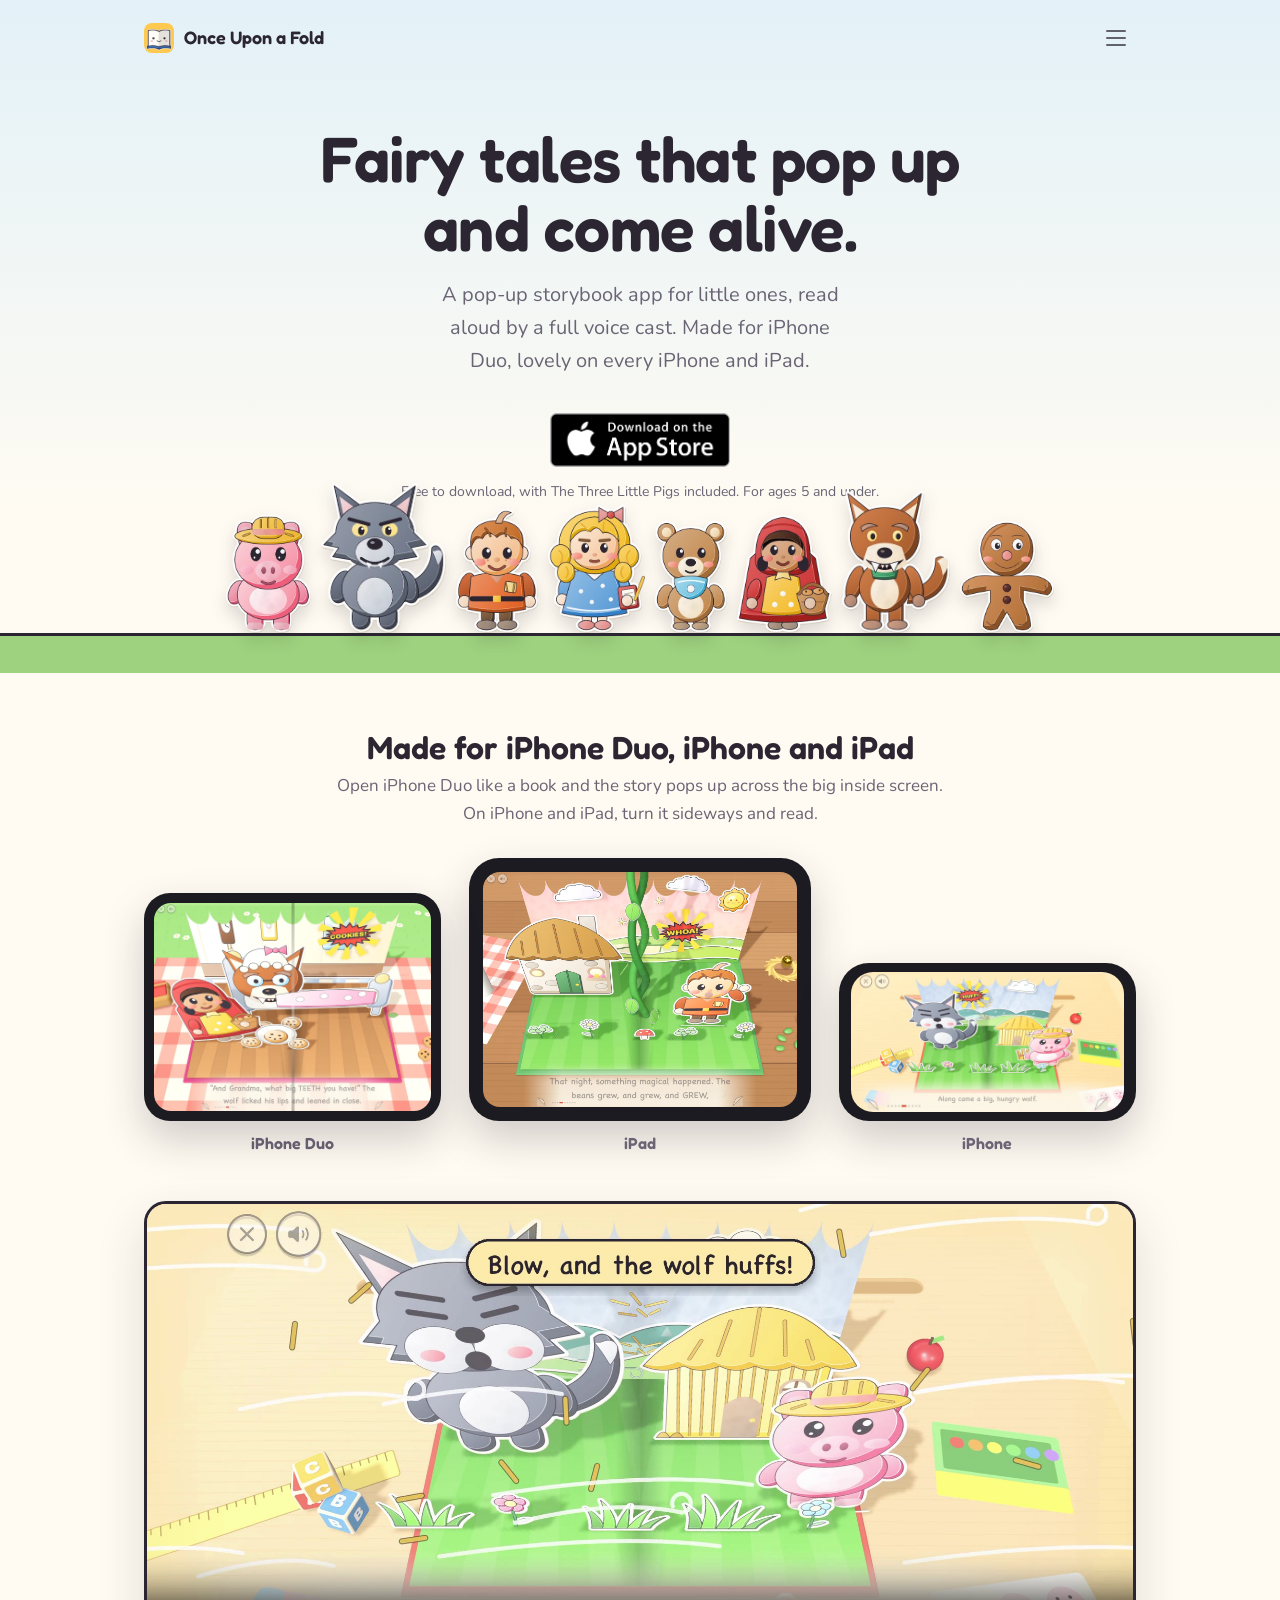
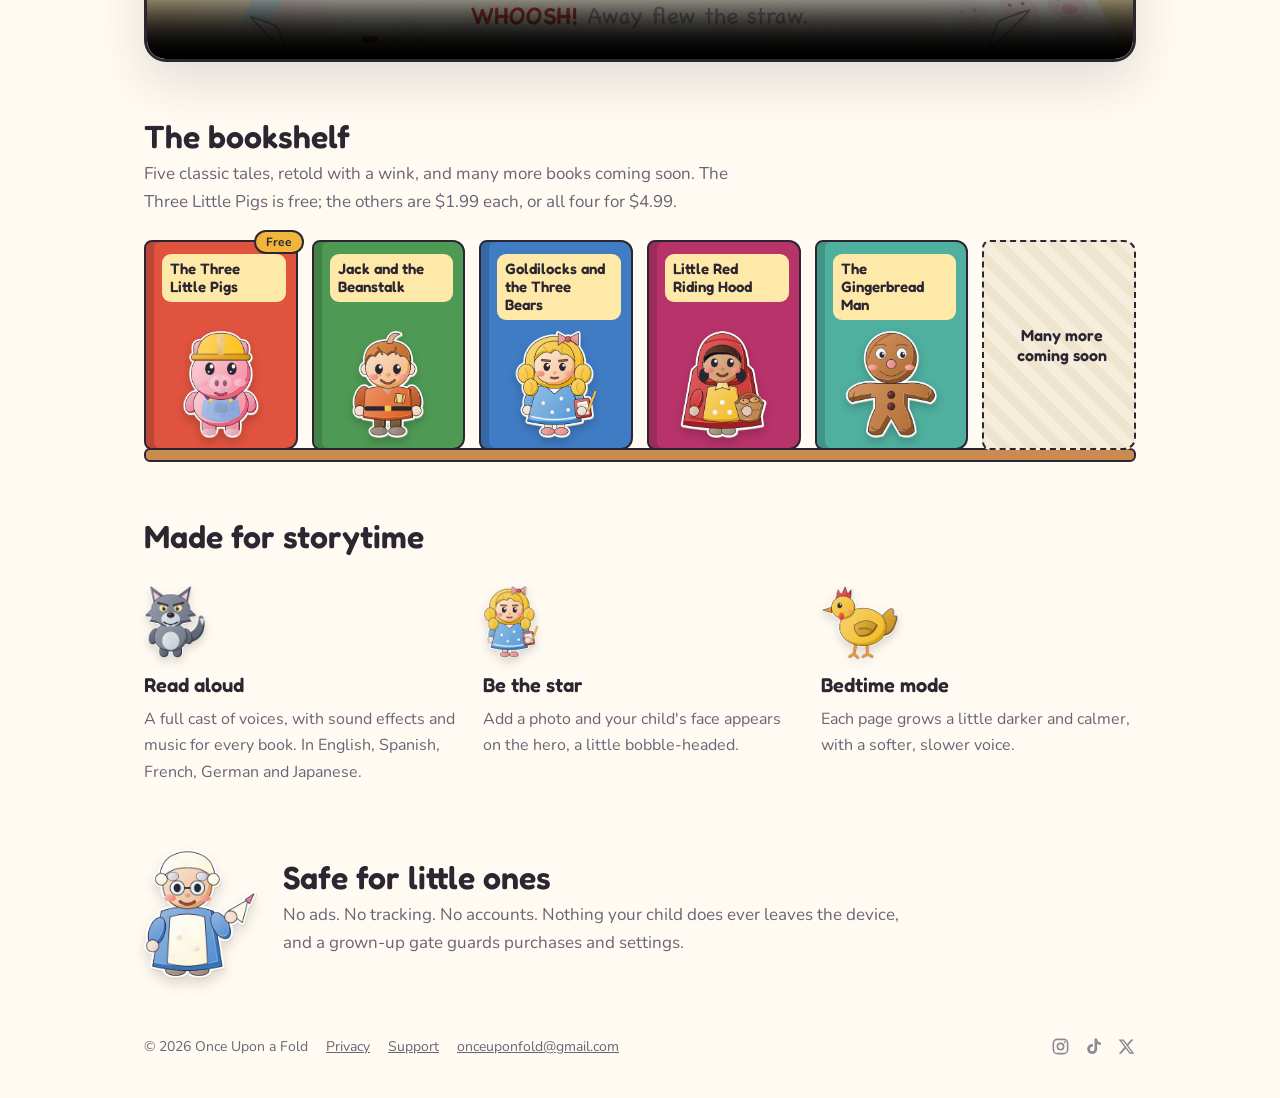
==== commit 6109f325: "Top menu becomes a subtle menu button (Privacy, Support, social icons); Books link removed Co-Author" ====
--- a/index.html
+++ b/index.html
@@ -17,7 +17,14 @@
 <header>
   <nav aria-label="Site" class="wide">
     <a class="home-link" href="./"><img src="assets/icon.png" alt="Once Upon a Fold home"><span>Once Upon a Fold</span></a>
-    <a href="#books">Books</a><a href="privacy.html">Privacy</a><a href="support.html">Support</a><span class="social"><a href="https://www.instagram.com/onceuponafold" rel="noopener" aria-label="Instagram"><svg viewBox="0 0 24 24" aria-hidden="true"><rect x="3" y="3" width="18" height="18" rx="5" fill="none" stroke="currentColor" stroke-width="2"/><circle cx="12" cy="12" r="4" fill="none" stroke="currentColor" stroke-width="2"/><circle cx="17.3" cy="6.7" r="1.2" fill="currentColor"/></svg></a><a href="https://www.tiktok.com/@onceuponafold.com" rel="noopener" aria-label="TikTok"><svg viewBox="0 0 24 24" aria-hidden="true"><path fill="currentColor" d="M16.6 2h-3.3v13.2a2.9 2.9 0 1 1-2.9-2.9c.3 0 .6 0 .9.1V9a6.3 6.3 0 1 0 5.3 6.2V8.6a8 8 0 0 0 4.7 1.5V6.8a4.7 4.7 0 0 1-4.7-4.8Z"/></svg></a><a href="https://x.com/OnceUponaFold" rel="noopener" aria-label="X"><svg viewBox="0 0 24 24" aria-hidden="true"><path fill="currentColor" d="M17.8 3h3.1l-6.8 7.8L22 21h-6.2l-4.9-6.4L5.3 21H2.2l7.3-8.3L2 3h6.4l4.4 5.8L17.8 3Zm-1.1 16.2h1.7L7.4 4.7H5.6l11.1 14.5Z"/></svg></a></span>
+    <details class="menu">
+      <summary aria-label="Menu"><span></span><span></span><span></span></summary>
+      <div class="menu-panel">
+        <a href="privacy.html">Privacy</a>
+        <a href="support.html">Support</a>
+        <span class="social"><a href="https://www.instagram.com/onceuponafold" rel="noopener" aria-label="Instagram"><svg viewBox="0 0 24 24" aria-hidden="true"><rect x="3" y="3" width="18" height="18" rx="5" fill="none" stroke="currentColor" stroke-width="2"/><circle cx="12" cy="12" r="4" fill="none" stroke="currentColor" stroke-width="2"/><circle cx="17.3" cy="6.7" r="1.2" fill="currentColor"/></svg></a><a href="https://www.tiktok.com/@onceuponafold.com" rel="noopener" aria-label="TikTok"><svg viewBox="0 0 24 24" aria-hidden="true"><path fill="currentColor" d="M16.6 2h-3.3v13.2a2.9 2.9 0 1 1-2.9-2.9c.3 0 .6 0 .9.1V9a6.3 6.3 0 1 0 5.3 6.2V8.6a8 8 0 0 0 4.7 1.5V6.8a4.7 4.7 0 0 1-4.7-4.8Z"/></svg></a><a href="https://x.com/OnceUponaFold" rel="noopener" aria-label="X"><svg viewBox="0 0 24 24" aria-hidden="true"><path fill="currentColor" d="M17.8 3h3.1l-6.8 7.8L22 21h-6.2l-4.9-6.4L5.3 21H2.2l7.3-8.3L2 3h6.4l4.4 5.8L17.8 3Zm-1.1 16.2h1.7L7.4 4.7H5.6l11.1 14.5Z"/></svg></a></span>
+      </div>
+    </details>
   </nav>
   <div class="hero">
     <h1>Fairy tales that pop up<br>and come alive.</h1>
--- a/assets/site.css
+++ b/assets/site.css
@@ -130,3 +130,18 @@
 .social svg { width: 19px; height: 19px; }
 footer .social { margin-left: auto; }
 @media (max-width: 520px) { nav .social { display: none; } }
+
+/* A quiet menu button (three short lines) that opens a small paper card */
+.menu { position: relative; margin-left: auto; }
+.menu summary { list-style: none; cursor: pointer; width: 40px; height: 40px; border-radius: 12px; display: flex; flex-direction: column; align-items: center; justify-content: center; gap: 5px; opacity: .7; transition: opacity .2s, background .2s; }
+.menu summary::-webkit-details-marker { display: none; }
+.menu summary:hover, .menu[open] summary { opacity: 1; background: rgba(43, 38, 49, .06); }
+.menu summary span { display: block; width: 20px; height: 2px; border-radius: 2px; background: var(--ink); transition: transform .2s, opacity .2s; }
+.menu[open] summary span:nth-child(1) { transform: translateY(7px) rotate(45deg); }
+.menu[open] summary span:nth-child(2) { opacity: 0; }
+.menu[open] summary span:nth-child(3) { transform: translateY(-7px) rotate(-45deg); }
+.menu-panel { position: absolute; right: 0; top: 48px; z-index: 10; min-width: 190px; display: flex; flex-direction: column; gap: 4px; padding: 12px; background: var(--bg); border: 1px solid var(--line); border-radius: 16px; box-shadow: 0 14px 36px rgba(43, 38, 49, .14); }
+.menu-panel > a { padding: 8px 10px; border-radius: 10px; font-weight: 700; }
+.menu-panel > a:hover { background: rgba(43, 38, 49, .05); }
+.menu-panel .social { padding: 10px 10px 4px; margin: 6px 0 0; border-top: 1px solid var(--line); border-left: 0; gap: 18px; }
+nav .menu-panel .social { display: inline-flex; }
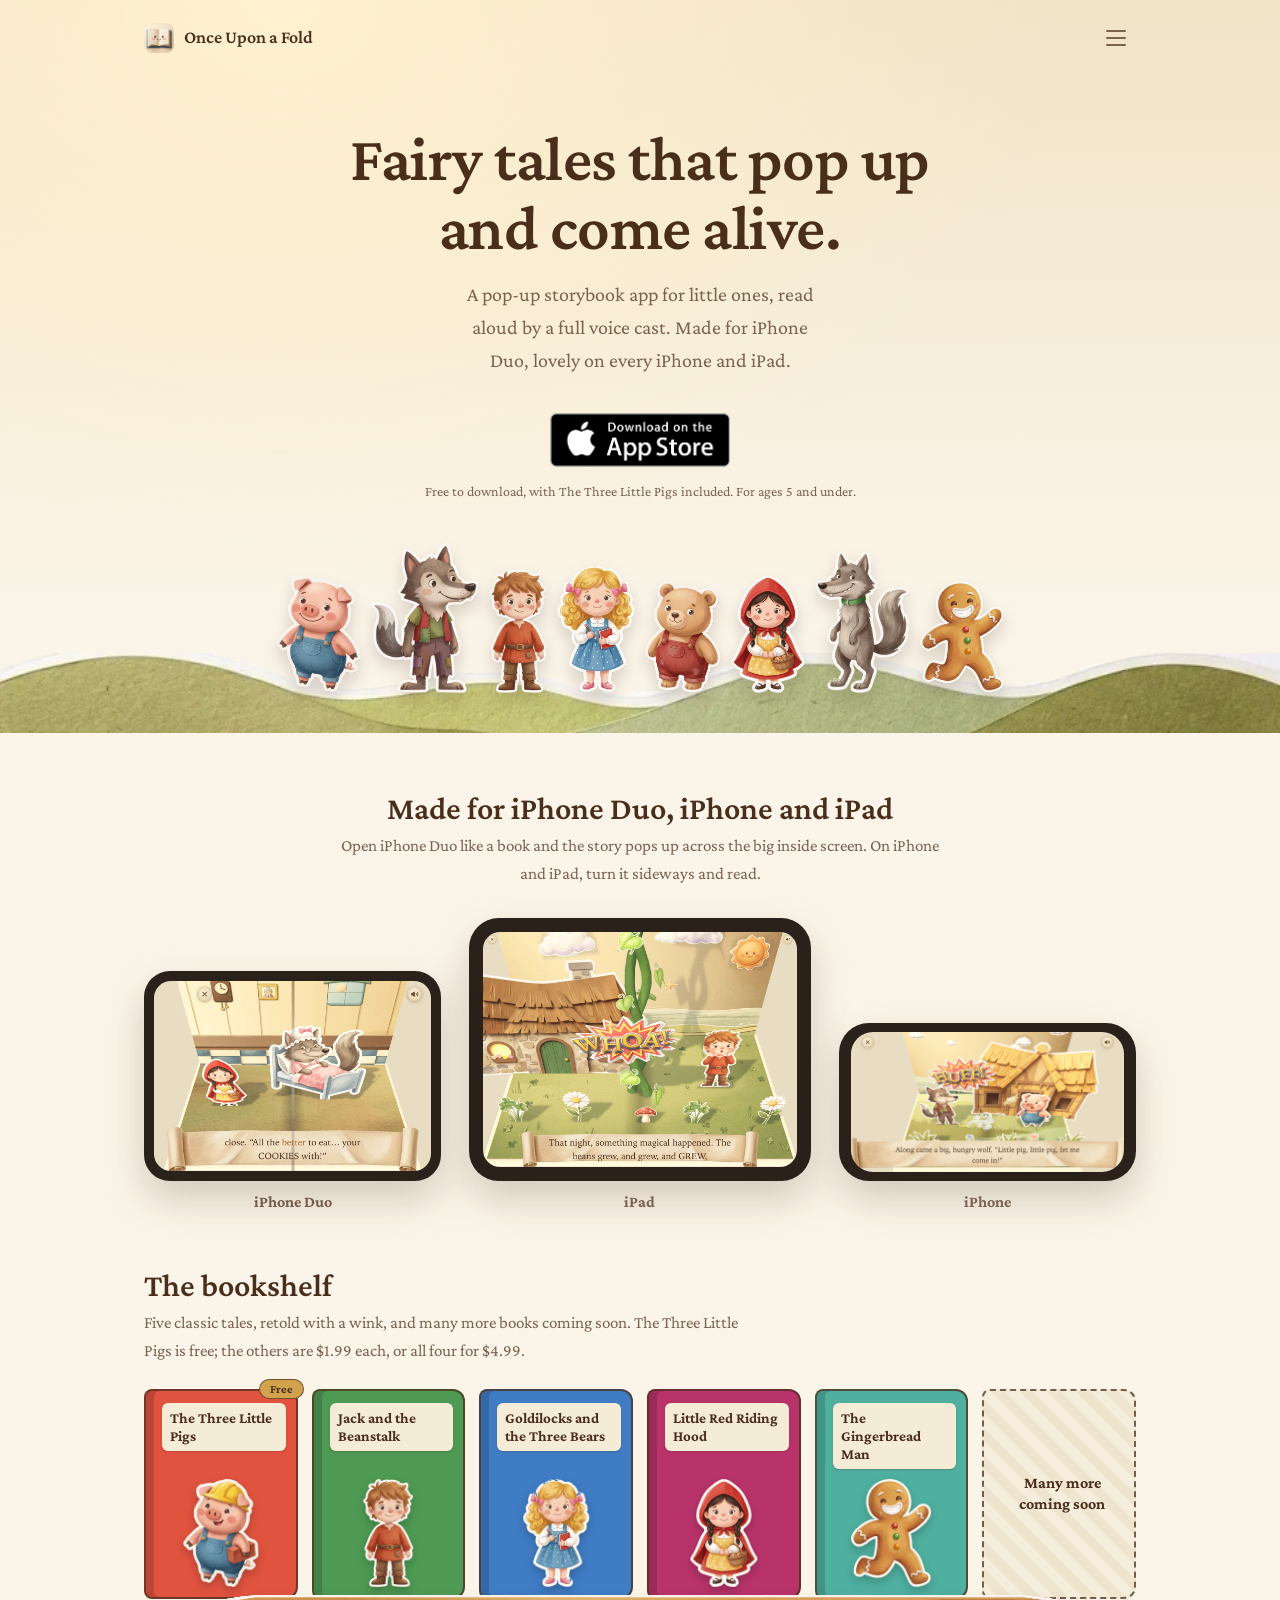
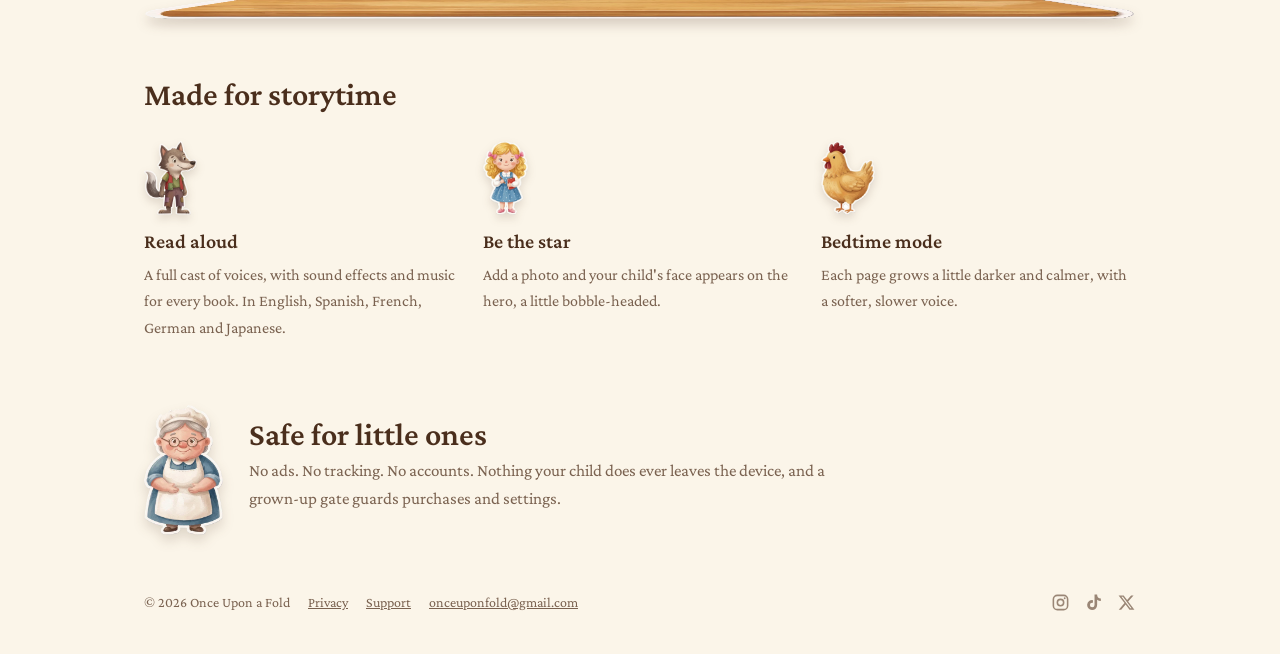
==== commit 6fd09292: "Painted look: painted characters on painted grass, storybook serif, parchment colours, new screensho" ====
--- a/index.html
+++ b/index.html
@@ -10,8 +10,8 @@
 <meta property="og:image" content="https://onceuponafold.com/assets/preview-poster.jpg">
 <link rel="icon" href="assets/favicon.png">
 <link rel="apple-touch-icon" href="assets/icon.png">
-<link rel="stylesheet" href="https://fonts.googleapis.com/css2?family=Fredoka:wght@500;600&family=Nunito:wght@400;700&display=swap">
-<link rel="stylesheet" href="assets/site.css">
+<link rel="stylesheet" href="https://fonts.googleapis.com/css2?family=Crimson+Pro:wght@400;600;700&display=swap">
+<link rel="stylesheet" href="assets/site.css?v=20261104e">
 </head>
 <body class="home">
 <header>
@@ -34,14 +34,14 @@
   </div>
   <!-- The whole cast, standing along one ground line. -->
   <div class="cast" aria-hidden="true">
-    <img src="assets/chars/pigStraw.webp" alt="" style="--h:118px">
-    <img src="assets/chars/wolf.webp" alt="" style="--h:150px">
-    <img src="assets/chars/jack.webp" alt="" style="--h:124px">
-    <img src="assets/chars/goldilocks.webp" alt="" style="--h:128px">
-    <img src="assets/chars/babyBear.webp" alt="" style="--h:112px">
-    <img src="assets/chars/redHood.webp" alt="" style="--h:118px">
-    <img src="assets/chars/wolfRed.webp" alt="" style="--h:142px">
-    <img src="assets/chars/gingerSmile.webp" alt="" style="--h:112px">
+    <img src="assets/chars/pigStraw.webp?v=2" alt="" style="--h:118px">
+    <img src="assets/chars/wolf.webp?v=2" alt="" style="--h:150px">
+    <img src="assets/chars/jack.webp?v=2" alt="" style="--h:124px">
+    <img src="assets/chars/goldilocks.webp?v=2" alt="" style="--h:128px">
+    <img src="assets/chars/babyBear.webp?v=2" alt="" style="--h:112px">
+    <img src="assets/chars/redHood.webp?v=2" alt="" style="--h:118px">
+    <img src="assets/chars/wolfRed.webp?v=2" alt="" style="--h:142px">
+    <img src="assets/chars/gingerSmile.webp?v=2" alt="" style="--h:112px">
   </div>
   <div class="ground" aria-hidden="true"></div>
 </header>
@@ -53,35 +53,30 @@
     <p class="muted">Open iPhone Duo like a book and the story pops up across the big inside screen. On iPhone and iPad, turn it sideways and read.</p>
     <div class="device-row">
       <figure class="device duo">
-        <div class="screen"><img src="assets/shot-duo.webp" alt="Little Red Riding Hood on iPhone Duo: the wolf in Grandma's bed, with a pile of cookies" loading="lazy"></div>
+        <div class="screen"><img src="assets/shot-duo.webp?v=2" alt="Little Red Riding Hood on iPhone Duo: the wolf in Grandma's nightcap, tucked up in her bed" loading="lazy"></div>
         <figcaption>iPhone Duo</figcaption>
       </figure>
       <figure class="device ipad">
-        <div class="screen"><img src="assets/shot-ipad.webp" alt="Jack and the Beanstalk on iPad: the beanstalk shoots up into the clouds" loading="lazy"></div>
+        <div class="screen"><img src="assets/shot-ipad.webp?v=2" alt="Jack and the Beanstalk on iPad: the magic beanstalk grows up into the sky" loading="lazy"></div>
         <figcaption>iPad</figcaption>
       </figure>
       <figure class="device iphone">
-        <div class="screen"><img src="assets/shot-iphone.webp" alt="The Three Little Pigs on iPhone: the wolf huffs and the straw flies" loading="lazy"></div>
+        <div class="screen"><img src="assets/shot-iphone.webp?v=2" alt="The Three Little Pigs on iPhone: the wolf huffs and puffs at the straw house" loading="lazy"></div>
         <figcaption>iPhone</figcaption>
       </figure>
     </div>
   </section>
 
-  <section class="watch" aria-label="Watch Once Upon a Fold">
-    <video controls playsinline preload="metadata" poster="assets/preview-poster.jpg">
-      <source src="assets/preview-web.mp4" type="video/mp4">
-    </video>
-  </section>
 
   <section id="books" aria-labelledby="shelf">
     <h2 id="shelf">The bookshelf</h2>
     <p class="muted">Five classic tales, retold with a wink, and many more books coming soon. The Three Little Pigs is free; the others are $1.99 each, or all four for $4.99.</p>
     <div class="books">
-      <article class="book" style="--cloth:#E0533F"><span class="tag">Free</span><h3>The Three Little Pigs</h3><img src="assets/chars/pigBricks.webp" alt="The third little pig in her hard hat"></article>
-      <article class="book" style="--cloth:#4E9A54"><h3>Jack and the Beanstalk</h3><img src="assets/chars/jack.webp" alt="Jack"></article>
-      <article class="book" style="--cloth:#3F7CC4"><h3>Goldilocks and the Three Bears</h3><img src="assets/chars/goldilocks.webp" alt="Goldilocks with her notebook"></article>
-      <article class="book" style="--cloth:#B8336A"><h3>Little Red Riding Hood</h3><img src="assets/chars/redHood.webp" alt="Little Red Riding Hood with her basket"></article>
-      <article class="book" style="--cloth:#4FB0A0"><h3>The Gingerbread Man</h3><img src="assets/chars/gingerSmile.webp" alt="The Gingerbread Man, smiling"></article>
+      <article class="book" style="--cloth:#E0533F"><span class="tag">Free</span><h3>The Three Little Pigs</h3><img src="assets/chars/pigBricks.webp?v=2" alt="The third little pig in her hard hat"></article>
+      <article class="book" style="--cloth:#4E9A54"><h3>Jack and the Beanstalk</h3><img src="assets/chars/jack.webp?v=2" alt="Jack"></article>
+      <article class="book" style="--cloth:#3F7CC4"><h3>Goldilocks and the Three Bears</h3><img src="assets/chars/goldilocks.webp?v=2" alt="Goldilocks with her notebook"></article>
+      <article class="book" style="--cloth:#B8336A"><h3>Little Red Riding Hood</h3><img src="assets/chars/redHood.webp?v=2" alt="Little Red Riding Hood with her basket"></article>
+      <article class="book" style="--cloth:#4FB0A0"><h3>The Gingerbread Man</h3><img src="assets/chars/gingerSmile.webp?v=2" alt="The Gingerbread Man, smiling"></article>
       <article class="book soon"><p>Many more<br>coming soon</p></article>
     </div>
     <div class="plank" aria-hidden="true"></div>
@@ -90,14 +85,14 @@
   <section aria-labelledby="more" class="features">
     <h2 id="more">Made for storytime</h2>
     <div class="trio">
-      <div><img src="assets/chars/wolf.webp" alt="" class="mini"><h3>Read aloud</h3><p>A full cast of voices, with sound effects and music for every book. In English, Spanish, French, German and Japanese.</p></div>
-      <div><img src="assets/chars/goldilocks.webp" alt="" class="mini"><h3>Be the star</h3><p>Add a photo and your child's face appears on the hero, a little bobble-headed.</p></div>
-      <div><img src="assets/chars/hen.webp" alt="" class="mini"><h3>Bedtime mode</h3><p>Each page grows a little darker and calmer, with a softer, slower voice.</p></div>
+      <div><img src="assets/chars/wolf.webp?v=2" alt="" class="mini"><h3>Read aloud</h3><p>A full cast of voices, with sound effects and music for every book. In English, Spanish, French, German and Japanese.</p></div>
+      <div><img src="assets/chars/goldilocks.webp?v=2" alt="" class="mini"><h3>Be the star</h3><p>Add a photo and your child's face appears on the hero, a little bobble-headed.</p></div>
+      <div><img src="assets/chars/hen.webp?v=2" alt="" class="mini"><h3>Bedtime mode</h3><p>Each page grows a little darker and calmer, with a softer, slower voice.</p></div>
     </div>
   </section>
 
   <section aria-labelledby="safe" class="safe">
-    <img src="assets/chars/bakerGran.webp" alt="" class="gran">
+    <img src="assets/chars/bakerGran.webp?v=2" alt="" class="gran">
     <div>
       <h2 id="safe">Safe for little ones</h2>
       <p class="muted">No ads. No tracking. No accounts. Nothing your child does ever leaves the device, and a grown-up gate guards purchases and settings.</p>
--- a/assets/site.css
+++ b/assets/site.css
@@ -1,13 +1,14 @@
-/* Layout: the app's meadow title art as a full-width header, then one quiet text column. */
+/* Layout: the app's painted look (Nov 2026): brown ink on cream paper, a storybook serif (the app's
+   own Iowan Old Style on Apple devices), painted characters standing on painted grass. */
 :root {
-  --bg: #FFFDF7; --ink: #2B2631; --muted: #6A6475; --red: #C8432F; --line: #ECE5D6; --leaf: #4E9F3D;
-  --display: "Fredoka", "Avenir Next Rounded", system-ui, sans-serif;
-  --body: "Nunito", "Avenir Next", system-ui, -apple-system, sans-serif;
+  --bg: #FBF5E9; --ink: #4A2E1C; --muted: #7A6250; --red: #B0611E; --line: #EADFC8; --leaf: #7E9A4B;
+  --display: "Iowan Old Style", "Crimson Pro", Georgia, serif;
+  --body: "Iowan Old Style", "Crimson Pro", Georgia, serif;
 }
 @media (prefers-color-scheme: dark) {
-  :root:not([data-theme="light"]) { --bg: #16192A; --ink: #F3EEDF; --muted: #A9A4B8; --red: #FF8A78; --line: #2A2F47; --leaf: #7FCB6B; color-scheme: dark; }
+  :root:not([data-theme="light"]) { --bg: #1B2238; --ink: #F3E9D6; --muted: #B9AE9D; --red: #E9A55B; --line: #2C3550; --leaf: #8FAE5A; color-scheme: dark; }
 }
-:root[data-theme="dark"] { --bg: #16192A; --ink: #F3EEDF; --muted: #A9A4B8; --red: #FF8A78; --line: #2A2F47; --leaf: #7FCB6B; color-scheme: dark; }
+:root[data-theme="dark"] { --bg: #1B2238; --ink: #F3E9D6; --muted: #B9AE9D; --red: #E9A55B; --line: #2C3550; --leaf: #8FAE5A; color-scheme: dark; }
 * { box-sizing: border-box; }
 html, body { margin: 0; }
 body { background: var(--bg); color: var(--ink); font-family: var(--body); font-size: 17px; line-height: 1.65; }
@@ -49,58 +50,56 @@
 footer a { color: var(--muted); }
 
 /* ---- Home page (Nov 2026): calm and centred, the whole cast on one ground line ---- */
-.home { background: #FFFBF2; }
+.home { background: var(--bg); }
 .wide { max-width: 1040px; margin: 0 auto; padding-left: max(24px, env(safe-area-inset-left, 0px)); padding-right: max(24px, env(safe-area-inset-right, 0px)); }
 .home nav { border-bottom: 0; }
 .home-link { white-space: nowrap; display: flex; align-items: center; gap: 10px; margin-right: auto; font-family: var(--display); font-weight: 600; font-size: 18px; color: var(--ink) !important; }
 .home-link img { width: 30px; height: 30px; border-radius: 8px; }
 @media (max-width: 420px) { .home-link span { display: none; } }
-.home header { background: linear-gradient(#E3F1F8, #FFFBF2 78%); overflow: hidden; }
-.hero { text-align: center; padding: 48px 24px 0; }
+.home header { background: radial-gradient(ellipse at 22% 0%, #FFF1CF 0%, rgba(255,241,207,0) 55%), linear-gradient(#F1E3C6, var(--bg) 82%); overflow: hidden; }
+.hero { text-align: center; padding: 48px 24px 0; height: auto; }
 .hero h1 { font-size: clamp(38px, 6vw, 64px); letter-spacing: -.5px; margin: 0 0 16px; }
 .hero .lead { margin: 0 auto 22px; max-width: 34ch; }
 .hero .small { margin-top: 4px; }
 .cast { display: flex; justify-content: center; align-items: flex-end; gap: clamp(0px, 1vw, 10px); margin-top: 40px; padding: 0 12px; }
-.cast img { height: var(--h); width: auto; filter: drop-shadow(0 8px 8px rgba(43, 38, 49, .16)); animation: bob 5s ease-in-out infinite; }
+.cast img { height: var(--h); width: auto; position: relative; z-index: 1; margin-bottom: -14px; filter: drop-shadow(0 8px 8px rgba(74, 46, 28, .18)); animation: bob 5s ease-in-out infinite; }
 .cast img:nth-child(even) { animation-delay: 1.3s; }
 .cast img:nth-child(3n) { animation-delay: 2.4s; }
 @keyframes bob { 0%, 100% { transform: translateY(0); } 50% { transform: translateY(-6px); } }
 @media (max-width: 760px) { .cast img { height: calc(var(--h) * .58); } }
-.ground { height: 40px; background: #9ED27E; border-top: 3px solid var(--ink); }
+.ground { height: 80px; margin-top: -26px; background-image: url(ground.webp); background-repeat: no-repeat; background-position: center top; background-size: cover; }
 @media (prefers-reduced-motion: reduce) { .cast img, .book { animation: none !important; transition: none !important; } }
-@media (prefers-color-scheme: dark) { :root:not([data-theme="light"]) .home, :root:not([data-theme="light"]) .home header { background: var(--bg); } }
+@media (prefers-color-scheme: dark) { :root:not([data-theme="light"]) .home, :root:not([data-theme="light"]) .home header, :root:not([data-theme="light"]) .page-head { background: radial-gradient(ellipse at 22% 0%, rgba(255,214,140,.18) 0%, rgba(255,214,140,0) 55%), var(--bg); } :root:not([data-theme="light"]) .book h3 { background: #F5ECD8; } }
 
 .home main section { padding-block: 56px 0; }
 .home h2 { font-size: 32px; }
 .muted { color: var(--muted); max-width: 62ch; }
-.watch { padding-top: 48px !important; }
-.watch video { display: block; width: 100%; height: auto; border-radius: 22px; border: 3px solid var(--ink); background: #FFF3DC; box-shadow: 0 20px 50px rgba(43, 38, 49, .14); }
 
 .books { display: grid; grid-template-columns: repeat(6, minmax(0, 1fr)); gap: 14px; align-items: end; margin-top: 24px; }
-.book { position: relative; background: var(--cloth); border: 2.5px solid #2B2631; border-radius: 8px 12px 12px 8px; min-height: 210px; padding: 12px 10px 12px 16px; box-shadow: inset 8px 0 0 rgba(0, 0, 0, .16); transition: transform .3s cubic-bezier(.3, 1.6, .5, 1); }
+.book { position: relative; background: var(--cloth); border: 2px solid rgba(74, 46, 28, .75); border-radius: 8px 12px 12px 8px; min-height: 210px; padding: 12px 10px 12px 16px; box-shadow: inset 8px 0 0 rgba(0, 0, 0, .16); transition: transform .3s cubic-bezier(.3, 1.6, .5, 1); }
 .book:hover { transform: translateY(-8px) rotate(-1.5deg); }
-.book h3 { font-family: var(--display); font-weight: 600; font-size: 15px; line-height: 1.2; margin: 0; background: #FFE9A8; color: #2B2631; border-radius: 9px; padding: 6px 8px; }
+.book h3 { font-family: var(--display); font-weight: 700; font-size: 15px; line-height: 1.2; margin: 0; background: #F5ECD8; color: #4A2E1C; border-radius: 6px; padding: 6px 8px; box-shadow: 0 1px 2px rgba(74, 46, 28, .25); }
 .book img { position: absolute; bottom: 10px; left: 50%; transform: translateX(-50%); height: 52%; width: auto; filter: drop-shadow(0 4px 4px rgba(0, 0, 0, .2)); }
-.book .tag { position: absolute; top: -12px; right: -8px; z-index: 1; background: #F2B53C; color: #2B2631; border: 2px solid #2B2631; border-radius: 999px; font: 700 12px var(--body); padding: 2px 10px; }
+.book .tag { position: absolute; top: -12px; right: -8px; z-index: 1; background: #D3A24E; color: #4A2E1C; border: 1.5px solid rgba(74, 46, 28, .7); border-radius: 999px; font: 700 12px var(--body); padding: 2px 10px; }
 .book.soon { background: repeating-linear-gradient(45deg, #F6EEDD, #F6EEDD 10px, #EFE4CE 10px, #EFE4CE 20px); border-style: dashed; display: flex; align-items: center; justify-content: center; text-align: center; box-shadow: none; }
-.book.soon p { font: 600 16px/1.3 var(--display); color: #2B2631; margin: 0; }
-.plank { height: 14px; background: #C98B4F; border: 2.5px solid #2B2631; border-radius: 6px; margin-top: -2px; }
+.book.soon p { font: 700 16px/1.3 var(--display); color: #4A2E1C; margin: 0; }
+.plank { height: 24px; background: url(plank.webp) center / 100% 100%; margin-top: -4px; filter: drop-shadow(0 6px 6px rgba(74, 46, 28, .2)); }
 @media (max-width: 760px) { .books { grid-template-columns: repeat(3, minmax(0, 1fr)); gap: 22px 12px; } .plank { display: none; } }
 
 .features .trio { border-top: 0; margin-top: 8px; padding-top: 20px; }
-.features .mini { height: 74px; width: auto; display: block; margin-bottom: 10px; filter: drop-shadow(0 4px 4px rgba(43, 38, 49, .15)); }
+.features .mini { height: 74px; width: auto; display: block; margin-bottom: 10px; filter: drop-shadow(0 4px 4px rgba(74, 46, 28, .15)); }
 .safe { display: flex; align-items: center; gap: 26px; padding-bottom: 12px; }
-.safe .gran { height: 130px; width: auto; flex: none; filter: drop-shadow(0 6px 6px rgba(43, 38, 49, .15)); }
+.safe .gran { height: 130px; width: auto; flex: none; filter: drop-shadow(0 6px 6px rgba(74, 46, 28, .15)); }
 @media (max-width: 600px) { .safe { flex-direction: column; align-items: flex-start; } }
 .home footer { padding-block: 56px 40px; }
 
 /* Privacy and support pages: the homepage's look, a smaller header */
-.page-head { background: linear-gradient(#E3F1F8, #FFFBF2 85%); }
+.page-head { background: radial-gradient(ellipse at 22% 0%, #FFF1CF 0%, rgba(255,241,207,0) 55%), linear-gradient(#F1E3C6, var(--bg) 85%); }
 .page-head nav a[aria-current] { color: var(--red); }
 .mini-cast { display: flex; justify-content: center; align-items: flex-end; gap: 6px; padding-top: 10px; }
-.mini-cast img { height: 92px; width: auto; filter: drop-shadow(0 6px 6px rgba(43, 38, 49, .16)); animation: bob 5s ease-in-out infinite; }
+.mini-cast img { height: 92px; width: auto; position: relative; z-index: 1; margin-bottom: -10px; filter: drop-shadow(0 6px 6px rgba(74, 46, 28, .18)); animation: bob 5s ease-in-out infinite; }
 .mini-cast img:nth-child(2) { animation-delay: 1.4s; }
-.ground.thin { height: 18px; }
+.ground.thin { height: 30px; }
 .page { max-width: 760px; padding-top: 40px; }
 .page h2 { font-size: 36px; }
 .page h3 { font-family: var(--display); font-weight: 600; font-size: 20px; margin-top: 30px; }
@@ -111,8 +110,8 @@
 .devices h2, .devices > p { text-align: center; margin-left: auto; margin-right: auto; }
 .device-row { display: grid; grid-template-columns: 1fr 1.15fr 1fr; gap: 28px; align-items: end; margin-top: 30px; }
 .device { margin: 0; text-align: center; }
-.device figcaption { font: 600 16px var(--display); color: var(--muted); margin-top: 12px; }
-.device .screen { background: #1d1b22; padding: 10px; border-radius: 26px; box-shadow: 0 18px 40px rgba(43, 38, 49, .22); }
+.device figcaption { font: 700 16px var(--display); color: var(--muted); margin-top: 12px; }
+.device .screen { background: #2a211b; padding: 10px; border-radius: 26px; box-shadow: 0 18px 40px rgba(74, 46, 28, .22); }
 .device .screen img { display: block; width: 100%; height: auto; border-radius: 17px; }
 .device.ipad .screen { padding: 14px; border-radius: 30px; }
 .device.iphone .screen { border-radius: 30px; padding: 9px 12px; }
@@ -135,13 +134,13 @@
 .menu { position: relative; margin-left: auto; }
 .menu summary { list-style: none; cursor: pointer; width: 40px; height: 40px; border-radius: 12px; display: flex; flex-direction: column; align-items: center; justify-content: center; gap: 5px; opacity: .7; transition: opacity .2s, background .2s; }
 .menu summary::-webkit-details-marker { display: none; }
-.menu summary:hover, .menu[open] summary { opacity: 1; background: rgba(43, 38, 49, .06); }
+.menu summary:hover, .menu[open] summary { opacity: 1; background: rgba(74, 46, 28, .06); }
 .menu summary span { display: block; width: 20px; height: 2px; border-radius: 2px; background: var(--ink); transition: transform .2s, opacity .2s; }
 .menu[open] summary span:nth-child(1) { transform: translateY(7px) rotate(45deg); }
 .menu[open] summary span:nth-child(2) { opacity: 0; }
 .menu[open] summary span:nth-child(3) { transform: translateY(-7px) rotate(-45deg); }
-.menu-panel { position: absolute; right: 0; top: 48px; z-index: 10; min-width: 190px; display: flex; flex-direction: column; gap: 4px; padding: 12px; background: var(--bg); border: 1px solid var(--line); border-radius: 16px; box-shadow: 0 14px 36px rgba(43, 38, 49, .14); }
+.menu-panel { position: absolute; right: 0; top: 48px; z-index: 10; min-width: 190px; display: flex; flex-direction: column; gap: 4px; padding: 12px; background: var(--bg); border: 1px solid var(--line); border-radius: 16px; box-shadow: 0 14px 36px rgba(74, 46, 28, .14); }
 .menu-panel > a { padding: 8px 10px; border-radius: 10px; font-weight: 700; }
-.menu-panel > a:hover { background: rgba(43, 38, 49, .05); }
+.menu-panel > a:hover { background: rgba(74, 46, 28, .05); }
 .menu-panel .social { padding: 10px 10px 4px; margin: 6px 0 0; border-top: 1px solid var(--line); border-left: 0; gap: 18px; }
 nav .menu-panel .social { display: inline-flex; }
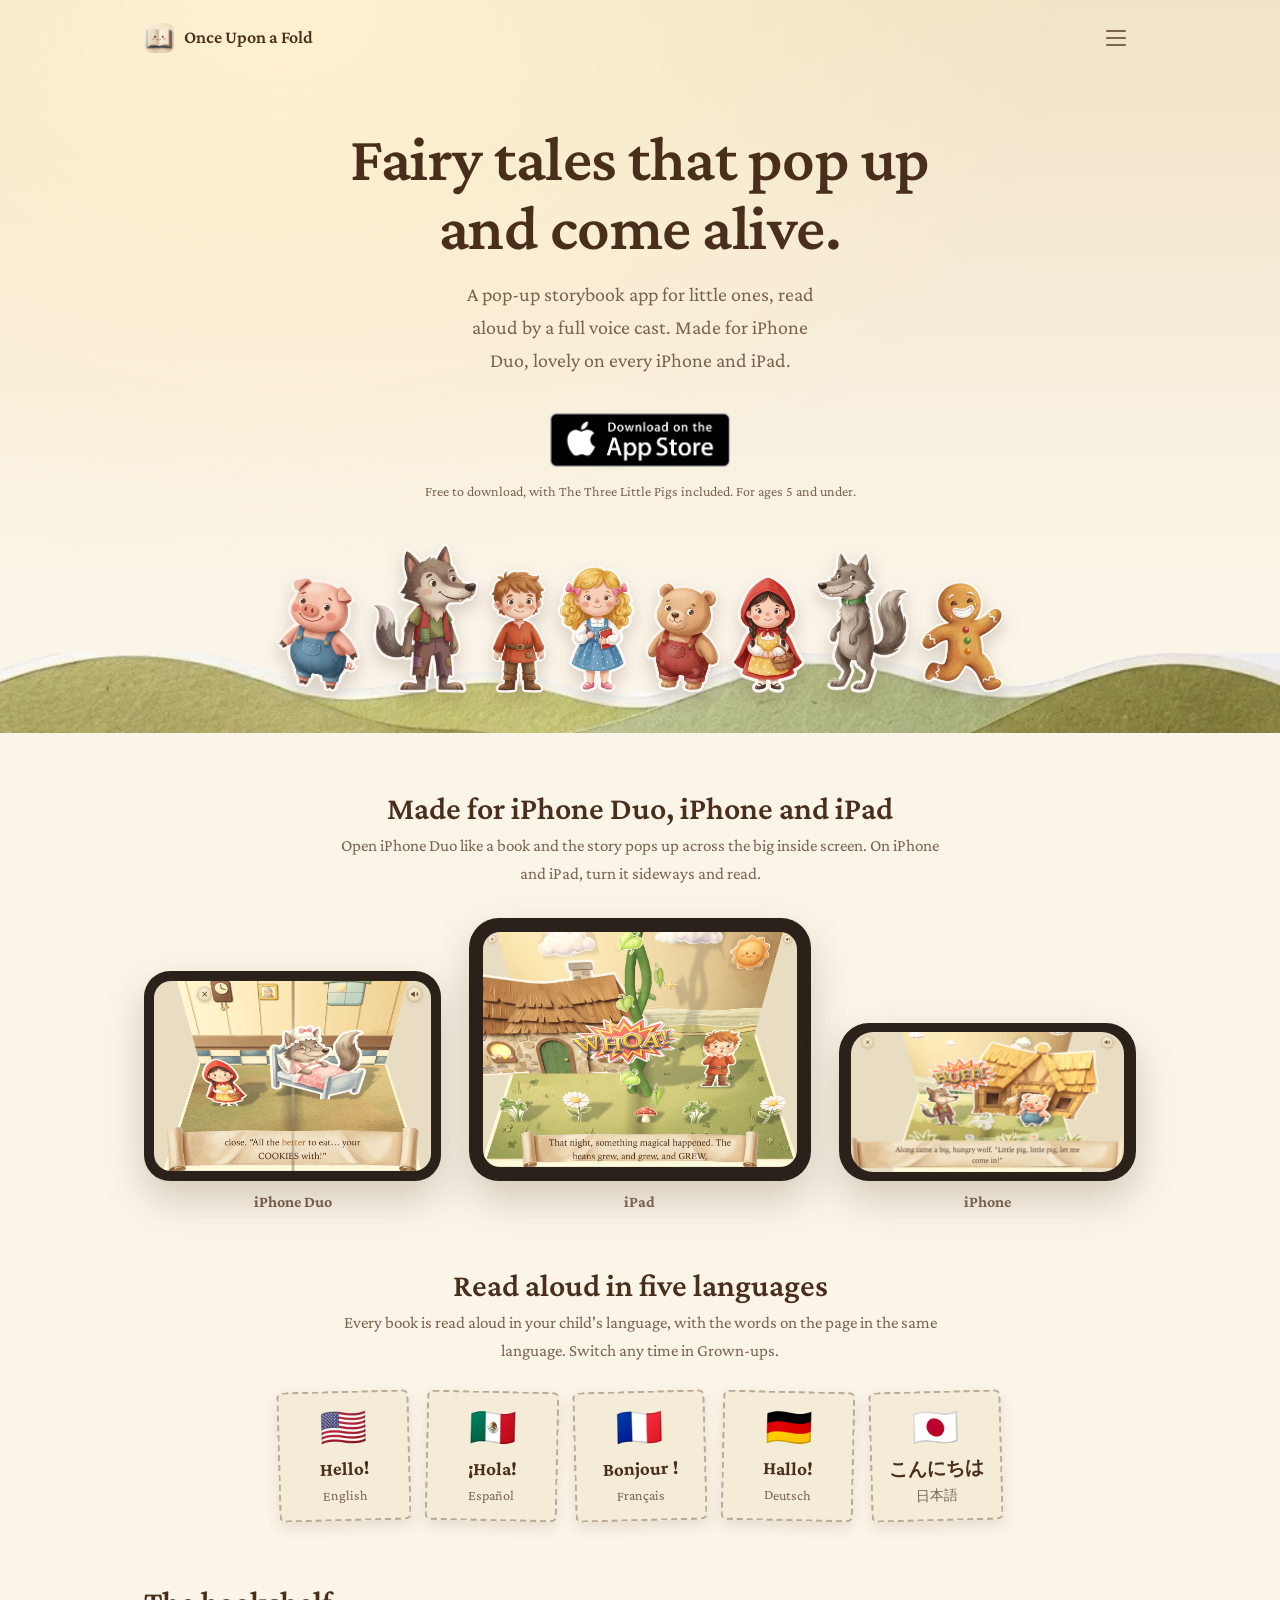
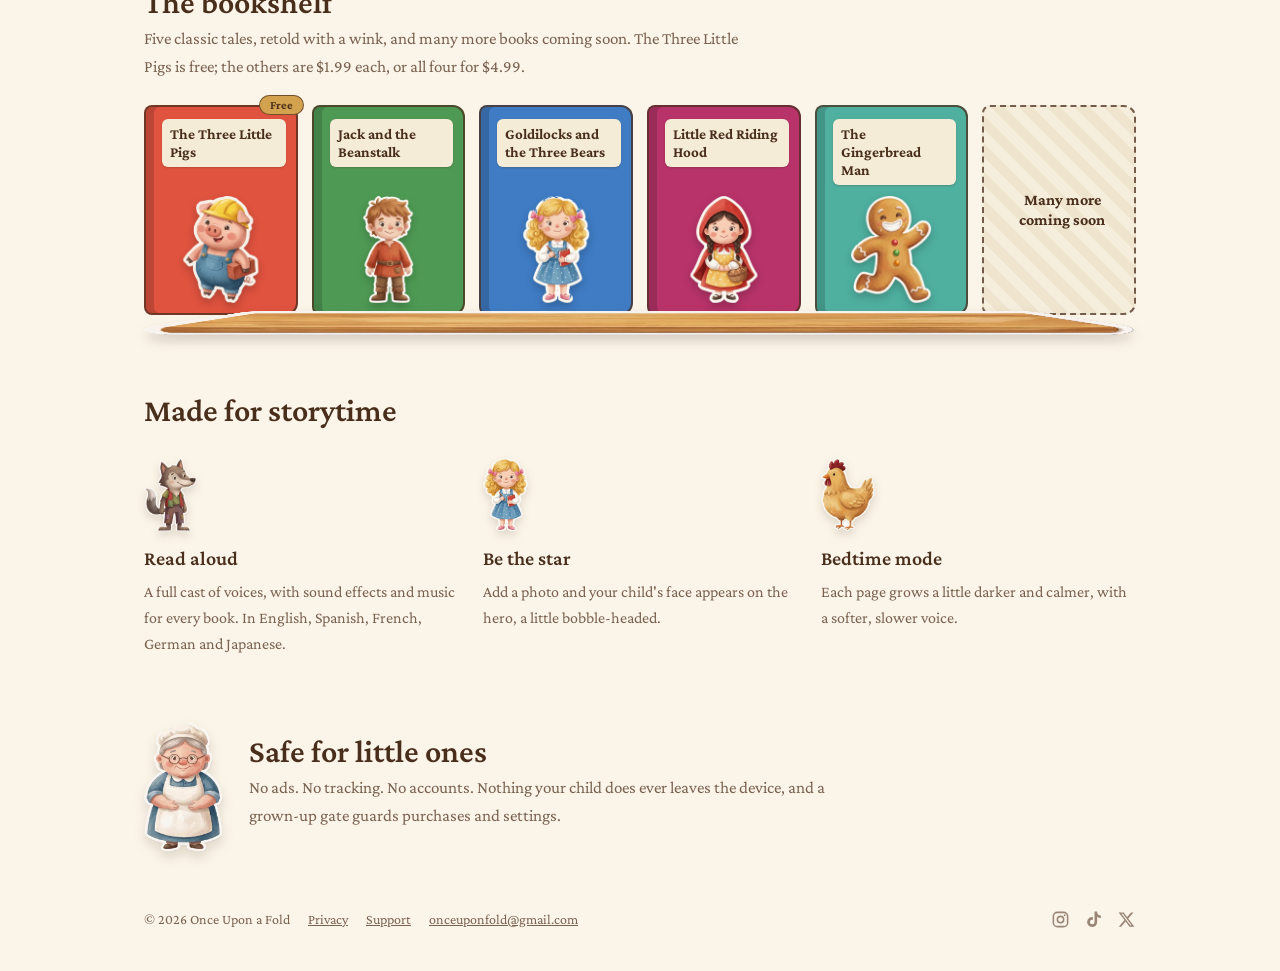
==== commit 047a3263: "New painted app icon (fresh file name so browsers drop the old one); reading-languages section with " ====
--- a/index.html
+++ b/index.html
@@ -8,15 +8,15 @@
 <meta property="og:title" content="Once Upon a Fold">
 <meta property="og:description" content="Pop-up fairy tales that come alive, read aloud by a full voice cast.">
 <meta property="og:image" content="https://onceuponafold.com/assets/preview-poster.jpg">
-<link rel="icon" href="assets/favicon.png">
-<link rel="apple-touch-icon" href="assets/icon.png">
+<link rel="icon" href="assets/app-favicon.png">
+<link rel="apple-touch-icon" href="assets/app-icon.png">
 <link rel="stylesheet" href="https://fonts.googleapis.com/css2?family=Crimson+Pro:wght@400;600;700&display=swap">
-<link rel="stylesheet" href="assets/site.css?v=20261104e">
+<link rel="stylesheet" href="assets/site.css?v=20261105">
 </head>
 <body class="home">
 <header>
   <nav aria-label="Site" class="wide">
-    <a class="home-link" href="./"><img src="assets/icon.png" alt="Once Upon a Fold home"><span>Once Upon a Fold</span></a>
+    <a class="home-link" href="./"><img src="assets/app-icon.png" alt="Once Upon a Fold home"><span>Once Upon a Fold</span></a>
     <details class="menu">
       <summary aria-label="Menu"><span></span><span></span><span></span></summary>
       <div class="menu-panel">
@@ -67,6 +67,19 @@
     </div>
   </section>
 
+
+  <!-- The five reading languages (Nov 2026). -->
+  <section class="languages" aria-labelledby="langs">
+    <h2 id="langs">Read aloud in five languages</h2>
+    <p class="muted">Every book is read aloud in your child's language, with the words on the page in the same language. Switch any time in Grown-ups.</p>
+    <ul class="flags">
+      <li><span class="flag" aria-hidden="true">🇺🇸</span><strong>Hello!</strong><span>English</span></li>
+      <li><span class="flag" aria-hidden="true">🇲🇽</span><strong>¡Hola!</strong><span>Español</span></li>
+      <li><span class="flag" aria-hidden="true">🇫🇷</span><strong>Bonjour !</strong><span>Français</span></li>
+      <li><span class="flag" aria-hidden="true">🇩🇪</span><strong>Hallo!</strong><span>Deutsch</span></li>
+      <li><span class="flag" aria-hidden="true">🇯🇵</span><strong>こんにちは</strong><span>日本語</span></li>
+    </ul>
+  </section>
 
   <section id="books" aria-labelledby="shelf">
     <h2 id="shelf">The bookshelf</h2>
--- a/assets/site.css
+++ b/assets/site.css
@@ -144,3 +144,15 @@
 .menu-panel > a:hover { background: rgba(74, 46, 28, .05); }
 .menu-panel .social { padding: 10px 10px 4px; margin: 6px 0 0; border-top: 1px solid var(--line); border-left: 0; gap: 18px; }
 nav .menu-panel .social { display: inline-flex; }
+
+/* The five reading languages: little postage-stamp cards, like the app's language picker */
+.languages h2, .languages > p { text-align: center; margin-left: auto; margin-right: auto; }
+.flags { list-style: none; padding: 0; margin: 26px auto 0; display: flex; flex-wrap: wrap; justify-content: center; gap: 16px; }
+.flags li { width: 132px; padding: 14px 10px 12px; text-align: center; background: #F5ECD8; border: 2px dashed rgba(74, 46, 28, .35); border-radius: 6px; box-shadow: 0 6px 14px rgba(74, 46, 28, .12); transition: transform .3s cubic-bezier(.3, 1.6, .5, 1); }
+.flags li:nth-child(odd) { transform: rotate(-1.5deg); }
+.flags li:nth-child(even) { transform: rotate(1.2deg); }
+.flags li:hover { transform: translateY(-4px) rotate(0); }
+.flags .flag { display: block; font-size: 38px; line-height: 1.1; }
+.flags strong { display: block; font-family: var(--display); font-size: 19px; color: #4A2E1C; margin-top: 4px; }
+.flags li > span:last-child { display: block; font-size: 14px; color: #7A6250; }
+@media (max-width: 600px) { .flags li { width: calc(50% - 10px); } }
